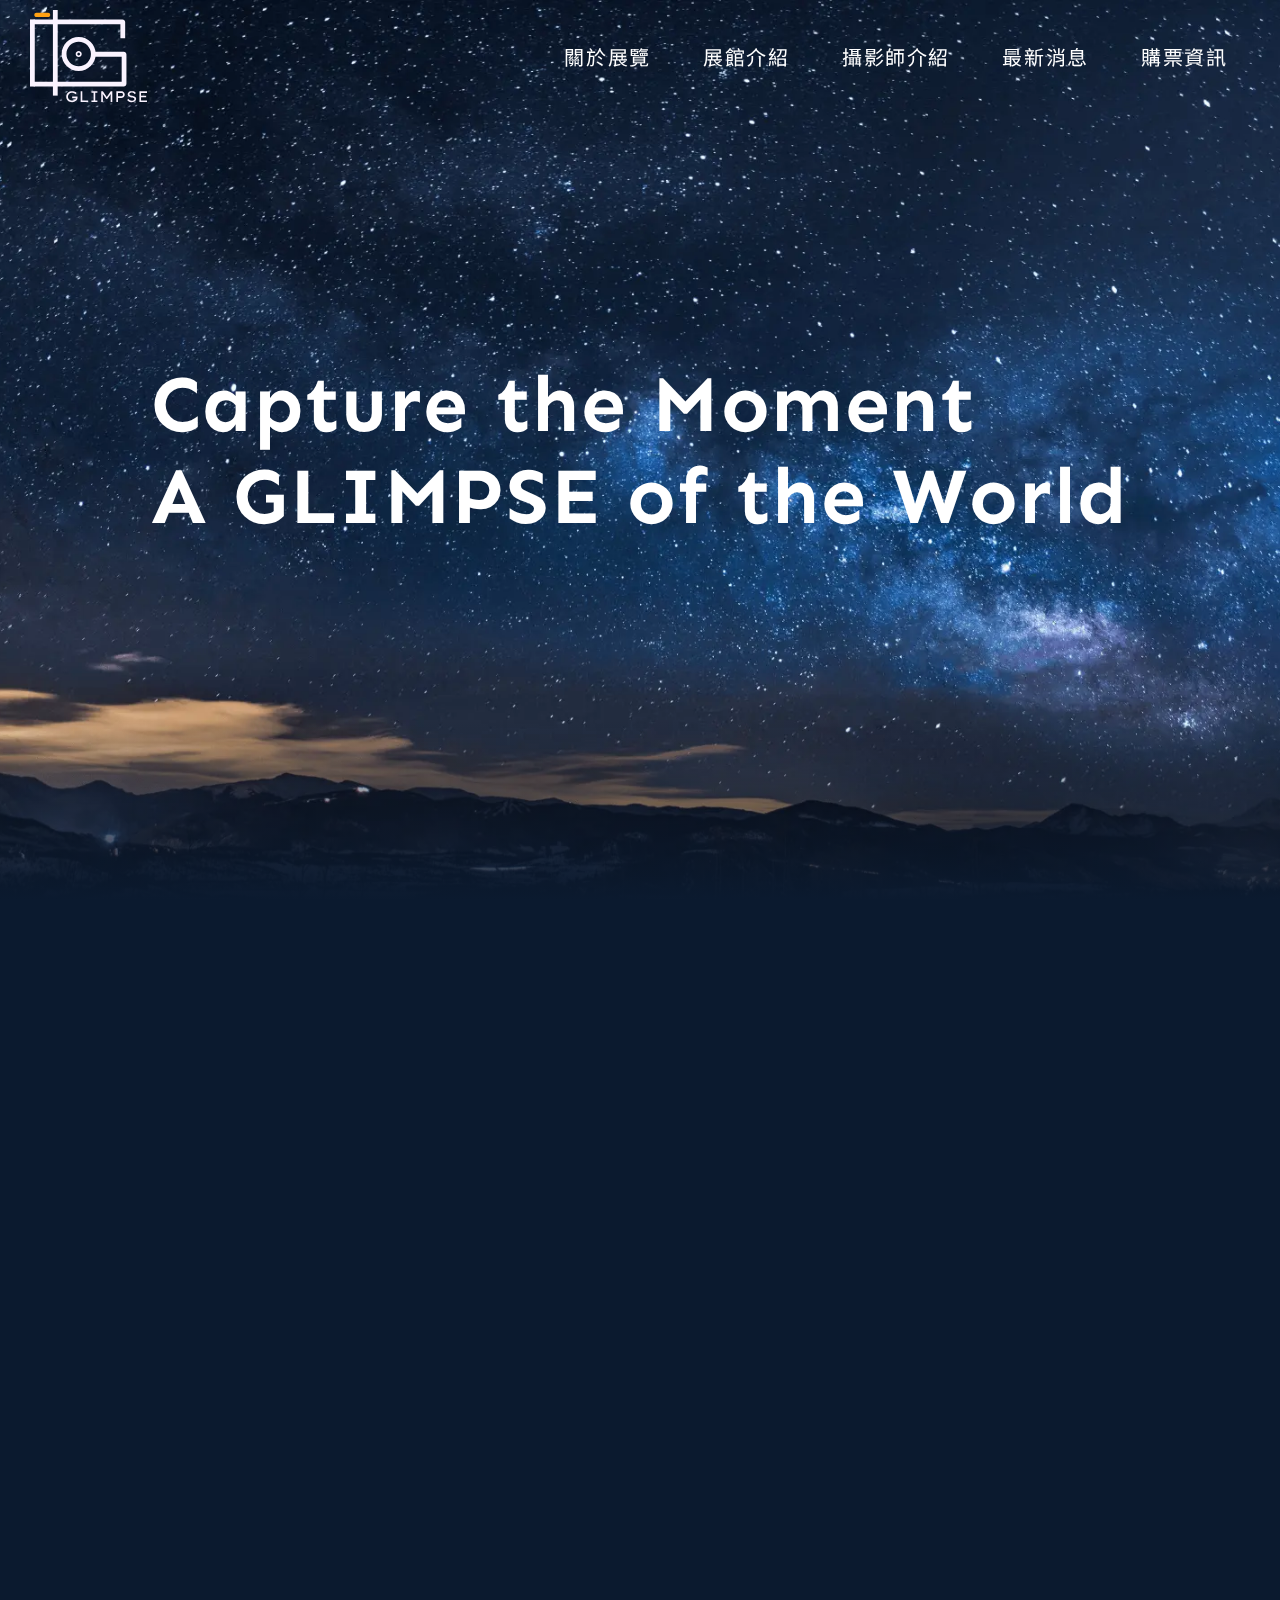
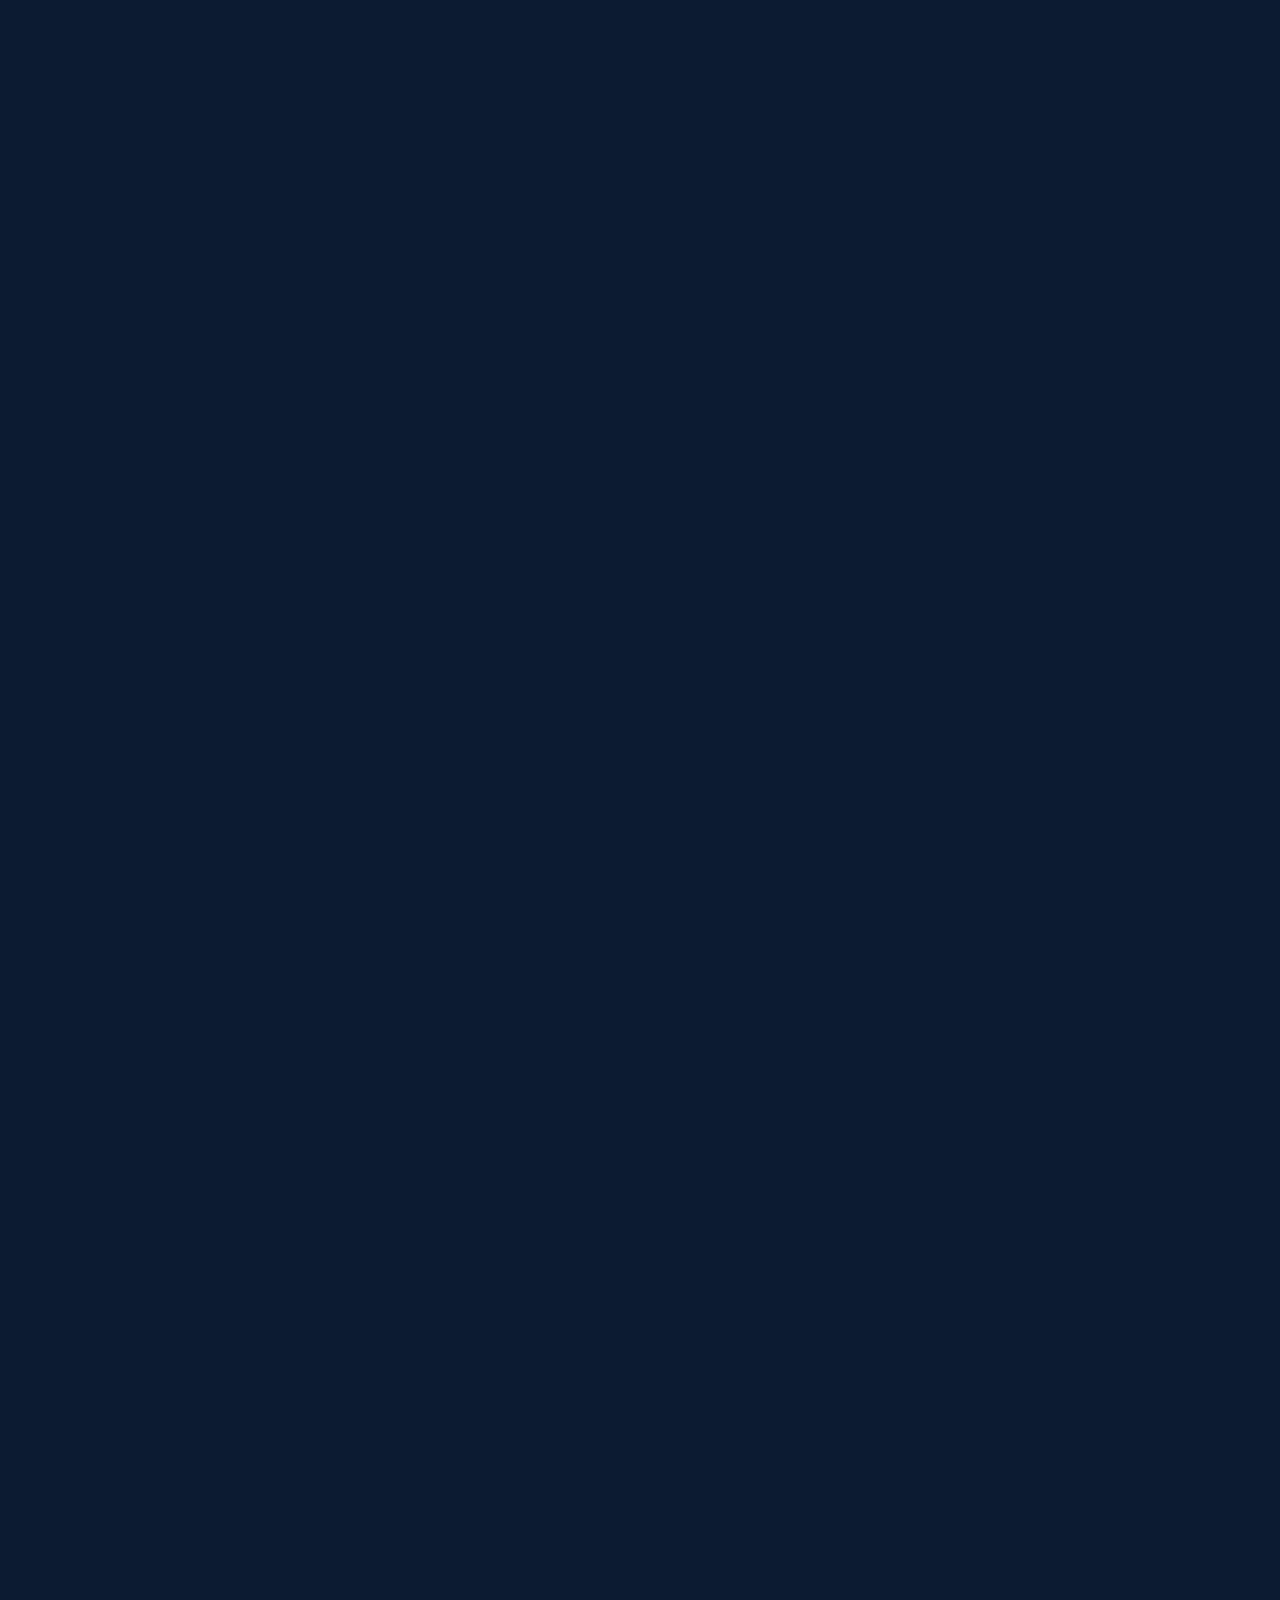
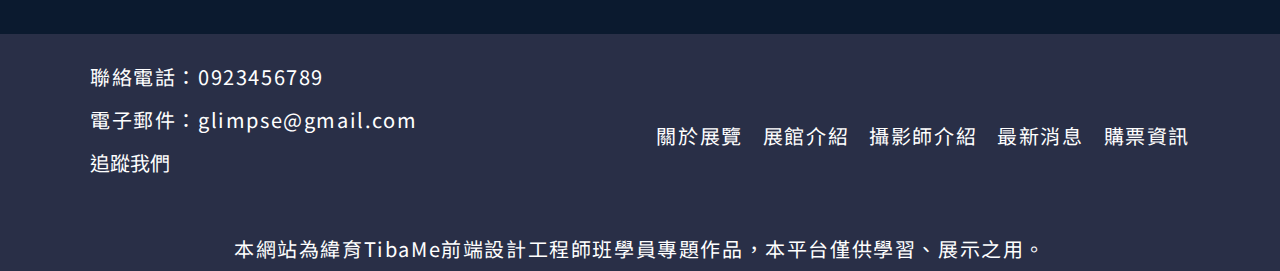
==== index.html @ 36b4f1ec "warning update" ====
<!DOCTYPE html>
<html lang="zh-Hant">
  <head>
    <meta charset="UTF-8" />
    <meta name="viewport" content="width=device-width, initial-scale=1.0" />
    <title>GLIMPSE | 首頁</title>
    <link rel="icon" type="image/x-icon" href="img/Logo.svg" />
    <link
      rel="stylesheet"
      href="https://cdnjs.cloudflare.com/ajax/libs/font-awesome/6.4.2/css/all.min.css"
      integrity="sha512-z3gLpd7yknf1YoNbCzqRKc4qyor8gaKU1qmn+CShxbuBusANI9QpRohGBreCFkKxLhei6S9CQXFEbbKuqLg0DA=="
      crossorigin="anonymous"
      referrerpolicy="no-referrer"
    />
    <link rel="preconnect" href="https://fonts.googleapis.com" />
    <link rel="preconnect" href="https://fonts.gstatic.com" crossorigin />
    <link
      href="https://fonts.googleapis.com/css2?family=Noto+Sans+TC:wght@400;500;600;700&family=Sen:wght@700&display=swap"
      rel="stylesheet"
    />
    <link
      rel="stylesheet"
      href="https://cdnjs.cloudflare.com/ajax/libs/OwlCarousel2/2.3.4/assets/owl.carousel.min.css"
    />
    <link
      rel="stylesheet"
      href="https://cdnjs.cloudflare.com/ajax/libs/OwlCarousel2/2.3.4/assets/owl.theme.default.min.css"
    />
    <link href="https://unpkg.com/aos@2.3.1/dist/aos.css" rel="stylesheet" />
    <link rel="stylesheet" href="style/normalize.css" />
    <link rel="stylesheet" href="style/general.css" />
    <link rel="stylesheet" href="style/footer.css" />
    <link rel="stylesheet" href="style/index.css" />
  </head>
  <body>
    <!-- header -->
    <header>
      <div class="logo">
        <a href="index.html"><img src="img/Logo.svg" alt="Logo" /></a>
      </div>
      <nav>
        <ul class="nav-list">
          <li><a href="about_us.html">關於展覽</a></li>
          <li><a href="exhibition_hall.html">展館介紹</a></li>
          <li><a href="photographer.html">攝影師介紹</a></li>
          <li><a href="news.html">最新消息</a></li>
          <li><a href="ticket.html">購票資訊</a></li>
        </ul>
      </nav>
      <input type="checkbox" name="" id="hb" />
      <label for="hb">
        <div class="bar bar-top"></div>
        <div class="bar bar-mid"></div>
        <div class="bar bar-btm"></div>
      </label>

      <ul class="hb-nav-list">
        <li><a href="about_us.html">關於展覽</a></li>
        <li><a href="exhibition_hall.html">展館介紹</a></li>
        <li><a href="photographer.html">攝影師介紹</a></li>
        <li><a href="news.html">最新消息</a></li>
        <li><a href="ticket.html">購票資訊</a></li>
      </ul>
    </header>
    <!-- main-body -->
    <main>
      <!-- banner -->
      <section id="banner">
        <div class="container">
          <h1 class="banner-slogan">
            <span>Capture the Moment<br />A GLIMPSE of the World</span>
          </h1>
        </div>
      </section>
      <!-- about us -->
      <section data-aos="fade-up" id="about-us">
        <div class="container">
          <h2>關於我們</h2>
          <div class="about-us-content">
            <div class="pic">
              <img src="img/About_us_img.webp" alt="關於我們" />
            </div>
            <div class="about-us-intro">
              <div class="title">
                <h3>《GLIMPSE 攝影展：一瞥世界的美麗》</h3>
              </div>
              <div class="content">
                <p>
                  GLIMPSE
                  系列系列攝影展將帶您深入攝影的奇妙世界，捕捉攝影師独到的一瞥。
                  這不僅是一場展覽，更是一場對美的探索之旅。透過每張照片，您將看
                  到世界的不同角度和獨特之處。請與我們一同迎接這場視覺之旅，感受
                  一瞬間的永恆之美。
                </p>
              </div>
              <div class="more-button button">
                <a href="about_us.html">MORE</a>
              </div>
            </div>
          </div>
        </div>
      </section>
      <!-- recent exhibitions -->
      <section data-aos="fade-up" id="recent-exhibitions">
        <div class="container">
          <h2>近期展覽</h2>
          <div class="owl-carousel">
            <a href="ticket.html" class="card-link"
              ><div class="card">
                <div class="pic">
                  <img src="img/City_night_img.webp" alt="光影交錯：城市之夜" />
                </div>
                <div class="exhibition-intro">
                  <div class="title"><h3>光影交錯：城市之夜</h3></div>
                  <div class="date">2024年4月15日至4月30日</div>
                </div>
              </div></a
            >
            <a href="ticket.html" class="card-link"
              ><div class="card">
                <div class="pic">
                  <img src="img/Nature_img.webp" alt="光影自然：大地之美" />
                </div>
                <div class="exhibition-intro">
                  <div class="title"><h3>光影自然：大地之美</h3></div>
                  <div class="date">2024年5月15日至5月30日</div>
                </div>
              </div></a
            >
            <a href="ticket.html" class="card-link"
              ><div class="card">
                <div class="pic">
                  <img src="img/Crowd_img.webp" alt="人像之美：真我風華" />
                </div>
                <div class="exhibition-intro">
                  <div class="title"><h3>人像之美：真我風華</h3></div>
                  <div class="date">2024年6月15日至6月30日</div>
                </div>
              </div></a
            >
            <a href="ticket.html" class="card-link"
              ><div class="card">
                <div class="pic">
                  <img src="img/Water_img .webp" alt="澄澈流淌：水的視界" />
                </div>
                <div class="exhibition-intro">
                  <div class="title">
                    <h3>澄澈流淌：水的視界</h3>
                  </div>
                  <div class="date">2024年7月1日至8月4日</div>
                </div>
              </div></a
            >
            <a href="ticket.html" class="card-link"
              ><div class="card">
                <div class="pic">
                  <img src="img/Mountain_img.png" alt="巍巍峻嶺：山之詩意" />
                </div>
                <div class="exhibition-intro">
                  <div class="title">
                    <h3>巍巍峻嶺：山之詩意</h3>
                  </div>
                  <div class="date">2024年8月10日至9月27日</div>
                </div>
              </div></a
            >
            <a href="ticket.html" class="card-link"
              ><div class="card">
                <div class="pic">
                  <img src="img/Snow_img.webp" alt="雪韻悠悠：冰雪奇景" />
                </div>
                <div class="exhibition-intro">
                  <div class="title">
                    <h3>雪韻悠悠：冰雪奇景</h3>
                  </div>
                  <div class="date">2024年12月1日至12月29日</div>
                </div>
              </div></a
            >
          </div>
        </div>
      </section>
      <!-- news -->
      <section data-aos="fade-up" id="news">
        <div class="container">
          <h2>最新消息</h2>
          <div class="news-content">
            <div class="news-list">
              <div class="news">
                <div class="news-group">
                  <div class="news-type">
                    <span>2024-05-03</span><br /><span>展覽</span>
                  </div>
                  <div class="new-brief-intro">
                    <p>美不勝收的春季攝影藝術即將降臨</p>
                  </div>
                </div>
                <div class="more-button button">
                  <a href="news.html">MORE</a>
                </div>
              </div>
              <div class="news">
                <div class="news-group">
                  <div class="news-type">
                    <span>2024-04-22</span><br /><span>展覽</span>
                  </div>
                  <div class="new-brief-intro">
                    <p>壯闊時空，攝影藝術的深度對話即將展開！</p>
                  </div>
                </div>
                <div class="more-button button">
                  <a href="news.html">MORE</a>
                </div>
              </div>
            </div>
          </div>
        </div>
      </section>
      <!-- news -->
      <!-- <section id="news">
        <div class="container">
          <h2>最新消息</h2>
          <div class="news-content-tabel">
            <table class="news-content">
              <tr>
                <th>展覽</th>
                <td>美不勝收的春季攝影藝術即將降臨</td>
                <td>
                  <div class="more-button button">
                    <a href="news.html">MORE</a>
                  </div>
                </td>
              </tr>
              <tr>
                <th>展覽</th>
                <td>壯闊時空，攝影藝術的深度對話即將展開！</td>
                <td>
                  <div class="more-button button">
                    <a href="news.html">MORE</a>
                  </div>
                </td>
              </tr>
            </table>
          </div>
        </div>
      </section> -->
      <!-- contact us -->
      <section data-aos="fade-up" id="contact-us">
        <div class="container">
          <h2>聯絡我們</h2>
          <div class="contact-us-form">
            <form id="contact-form">
              <div class="input">
                <label for="name">姓名</label>
                <input type="text" id="name" placeholder="請輸入姓名" />
              </div>
              <div class="input">
                <label for="phone">連絡電話</label>
                <input type="tel" id="phone" placeholder="請輸入電話" />
              </div>
              <div class="input">
                <label for="email">電子郵件</label>
                <input type="email" id="email" placeholder="請輸入電子郵件" />
              </div>
              <div class="input input-textarea">
                <label for="content">內容</label>
                <textarea
                  id="content"
                  rows="5"
                  placeholder="請輸入想對我們說的話"
                ></textarea>
              </div>
              <div class="submit-button button">
                <input type="submit" value="提交" id="submit" />
              </div>
            </form>
          </div>
        </div>
      </section>
      <div class="mask"></div>
      <div class="pop-up">
        <div class="warning">
          <p></p>
        </div>
        <button>確認</button>
      </div>
    </main>
    <!-- footer -->
    <footer>
      <div class="container">
        <div class="content">
          <div class="left-content">
            <div class="info-content">
              <span class="contact-telephone">聯絡電話：0923456789 </span>
              <span class="contact-email">電子郵件：glimpse@gmail.com</span>
            </div>
            <div class="follow-us-content">
              <span class="follow-us">追蹤我們</span>
              <div class="follow-us-link">
                <a href="#"><i class="fa-brands fa-facebook"></i></a>
                <a href="#"><i class="fa-brands fa-instagram"></i></a>
                <a href="#"><i class="fa-brands fa-youtube"></i></a>
                <a href="#"><i class="fa-brands fa-twitter"></i></a>
              </div>
            </div>
          </div>
          <div class="right-content">
            <div class="navbar">
              <ul>
                <li><a href="about_us.html">關於展覽</a></li>
                <li><a href="exhibition_hall.html">展館介紹</a></li>
                <li><a href="photographer.html">攝影師介紹</a></li>
                <li><a href="news.html">最新消息</a></li>
                <li><a href="ticket.html">購票資訊</a></li>
              </ul>
            </div>
          </div>
        </div>

        <div class="copyright">
          <p>
            本網站為緯育TibaMe前端設計工程師班學員專題作品，本平台僅供學習、展示之用。
          </p>
        </div>
      </div>
    </footer>
    <script src="https://unpkg.com/aos@2.3.1/dist/aos.js"></script>
    <script src="https://code.jquery.com/jquery-3.5.1.js"></script>
    <script
      src="https://cdnjs.cloudflare.com/ajax/libs/OwlCarousel2/2.3.4/owl.carousel.min.js"
      integrity="sha512-bPs7Ae6pVvhOSiIcyUClR7/q2OAsRiovw4vAkX+zJbw3ShAeeqezq50RIIcIURq7Oa20rW2n2q+fyXBNcU9lrw=="
      crossorigin="anonymous"
      referrerpolicy="no-referrer"
    ></script>
    <script src="js/index.js"></script>
  </body>
</html>
---- style/general.css ----
/* general */
* {
  box-sizing: border-box;
  position: relative;
}
body {
  min-height: 100%;
  background-color: #0b1a2f;
  color: #fff;
  font-family: "Noto Sans TC", sans-serif;
  overflow-y: scroll;
  overflow-x: hidden;
}
.container {
  max-width: 1100px;
  margin: auto;
  padding: 50px 0;
}
.container h2 {
  font-size: 2.5rem;
  letter-spacing: 0.1rem;
}
h3 {
  font-size: 1.75rem;
  letter-spacing: 0.1rem;
}
/* page-title */
#page-title .container .title h1 {
  text-align: center;
  font-size: 3rem;
  letter-spacing: 0.1rem;
}
#page-title .container .title {
  border-bottom: 1px solid #fff;
}
@media (max-width: 768px) {
  html {
    font-size: 12px;
  }
  #page-title .container .title {
    width: 90%;
    margin: auto;
  }
  .container h2 {
    width: 90%;
    margin: 25px auto;
  }
}
---- style/footer.css ----
footer {
  width: 100%;
  background-color: #292f47;
  font-size: 1.25rem;
  border: 1px solid #292f47;
}

footer .container {
  max-width: 1100px;
  margin: auto;
  padding: 0;
}
footer .content {
  display: flex;
  align-items: center;
  justify-content: space-between;
  padding: 20px 0 10px 0;
}
.left-content {
  display: flex;
  flex-direction: column;
}
.info-content {
  display: flex;
  flex-direction: column;
  margin-bottom: 10px;
  font-size: 1.25rem;
  letter-spacing: 0.1rem;
}
.info-content span {
  margin: 10px 0;
}
.follow-us-link {
  margin-top: 20px;
}
.follow-us-link a {
  color: white;
  margin: 0 10px;
  font-size: 1.25rem;
}

.navbar ul {
  display: flex;
  list-style: none;
  padding: 0;
}
.navbar ul li {
  margin: 0 0 0 20px;
}
.navbar ul li a {
  color: white;
  text-decoration: none;
  font-size: 1.25rem;
  letter-spacing: 0.1rem;
}
.navbar ul li a:after {
  content: "";
  position: absolute;
  width: 100%;
  transform: scaleX(0);
  height: 2px;
  bottom: 0;
  left: 0;
  background-color: #fff;
  transform-origin: bottom right;
  transition: transform 0.25s ease-out;
}
.navbar ul li a:hover:after {
  transform: scaleX(1);
  transform-origin: bottom left;
}
.copyright {
  text-align: center;
}
.copyright p {
  margin: 10px 0;
  font-size: 1.25rem;
  letter-spacing: 0.1rem;
}
@media (max-width: 768px) {
  .right-content {
    order: 1;
  }
  .left-content {
    order: 5;
  }
  footer .navbar ul {
    display: flex;
    flex-direction: column;
    row-gap: 15px;
  }
  footer .content {
    display: flex;
    flex-direction: column;
    padding: 10px 0;
  }
  footer .copyright {
    width: 90%;
    margin: auto;
  }
}
---- style/index.css ----
/* header */
header {
  width: 100%;
  display: flex;
  align-items: center;
  flex-wrap: wrap;
  position: fixed;
  z-index: 3;
  transition: all 0.5s ease;
}
.logo {
  flex-grow: 1;
  padding: 10px 30px;
}
.logo img {
  vertical-align: middle;
}
header nav {
  min-width: 60%;
}
.nav-list {
  padding: 0;
  display: flex;
  list-style: none;
  justify-content: space-evenly;
}

.nav-list li a {
  text-decoration: none;
  color: #fff;
  font-size: 1.25rem;
  letter-spacing: 0.1rem;
}
.nav-list li a:after {
  content: "";
  position: absolute;
  width: 100%;
  transform: scaleX(0);
  height: 2px;
  bottom: 0;
  left: 0;
  background-color: #fff;
  transform-origin: bottom right;
  transition: transform 0.25s ease-out;
}
.nav-list li a:hover:after {
  transform: scaleX(1);
  transform-origin: bottom left;
}
header label {
  margin: 10px;
  height: 50px;
  width: 50px;
  display: none;
  flex-direction: column;
  justify-content: space-around;
  align-items: center;
  cursor: pointer;
}
label .bar {
  width: 80%;
  height: 5px;
  border-radius: 50px;
  background-color: #fff;
  transition: all 0.5s;
}
#hb:checked ~ label {
  justify-content: center;
}
#hb:checked ~ label .bar-top {
  transform: rotate(-45deg) translateY(6px);
}

#hb:checked ~ label .bar-mid {
  opacity: 0;
}

#hb:checked ~ label .bar-btm {
  transform: rotate(45deg) translateY(-6px);
}
#hb {
  display: none;
}
#hb:checked ~ .hb-nav-list {
  max-height: 250px;
  transition: max-height 0.5s;
}
.hb-nav-list {
  max-height: 0;
  overflow: hidden;
  width: 100%;
  margin: 0;
  padding: 10px 0 0 0;
  transition: max-height 0.5s;
  display: none;
}
.hb-nav-list li {
  list-style: none;
}
.hb-nav-list li a {
  color: #fff;
  text-decoration: none;
  display: block;
  padding: 10px;
  font-size: 1rem;
}
.hb-nav-list li {
  border-top: 1px solid #fff;
}
.hb-nav-list li:last-of-type {
  border-bottom: 1px solid #fff;
}
@media (max-width: 768px) {
  header {
    background-color: #292f47;
    position: fixed;
  }
  .logo img {
    width: 80px;
  }
  header nav {
    display: none;
  }
  header label {
    display: flex;
  }
  .hb-nav-list {
    display: block;
  }
}
/* banner */
#banner {
  width: 100%;
  height: 100vh;
  background-image: url("../img/Banner_img_1.webp");
  background-repeat: no-repeat;
  background-size: cover;
  background-position: center;
  animation: changeBackground 10s infinite;
  display: flex;
  align-items: center;
  justify-content: center;
  transition: all 1s;
}
#banner::after {
  content: "";
  width: 100%;
  height: 100vh;
  position: absolute;
  top: 0;
  left: 0;
  background-image: linear-gradient(to top, #0b1a2f, #0b1a2f00 20%);
}
@keyframes changeBackground {
  0% {
    background-image: url("../img/Banner_img_1.webp");
  }
  20% {
    background-image: url("../img/Banner_img_2.webp");
  }
  40% {
    background-image: url("../img/Banner_img_3.webp");
  }
  60% {
    background-image: url("../img/Banner_img_4.webp");
  }
  80% {
    background-image: url("../img/Banner_img_5.webp");
  }
  100% {
    background-image: url("../img/Banner_img_1.webp");
  }
}
#banner .container {
  padding: 0;
}
#banner .container h1 {
  font-size: 5rem;
  letter-spacing: 0.1rem;
  font-weight: 700;
  font-family: "Sen", sans-serif;
  z-index: 2;
}
@media (max-width: 1024px) {
  #banner .container h1 {
    font-size: clamp(20px, 7vw, 80px);
  }
}
/* about-us */
#about-us {
  width: 100%;
}

.about-us-content {
  display: flex;
  align-items: center;
  justify-content: space-between;
  column-gap: 60px;
}

.about-us-content .pic {
  background-color: #fff;
  max-width: 440px;
}
.about-us-content .pic img {
  vertical-align: middle;
  width: 100%;
  padding: 25px 25px 50px 25px;
}
.about-us-intro {
  display: flex;
  flex-direction: column;
  max-width: 50%;
}
.about-us-intro .content p {
  font-size: 1.25rem;
  letter-spacing: 0.1rem;
  line-height: 1.5em;
}
.about-us-intro .more-button {
  display: flex;
  justify-content: right;
}
.button a {
  font-family: "Sen";
  border-radius: 5px;
  background-color: #c89951;
  padding: 10px 20px;
  text-decoration: none;
  color: #fff;
  font-size: 1.25rem;
  transition: all 0.5s ease;
}
.button a:hover {
  scale: 1.1;
}

@media (max-width: 768px) {
  .about-us-content {
    display: flex;
    flex-direction: column;
    align-items: center;
  }
  .about-us-content .pic {
    max-width: 90%;
    margin: 0;
  }
  .about-us-intro {
    max-width: 80%;
    margin: 0;
  }
}
/* recent-exhibitions */
#recent-exhibitions {
  width: 100%;
}
.card-link {
  text-decoration: none;
}
.exhibition-card-list {
  display: flex;
  flex-wrap: wrap;
  justify-content: center;
  align-items: center;
  row-gap: 30px;
}
.exhibition-card-list .card {
  margin: 0 20px;
  max-width: 350px;
  display: flex;
  flex-direction: column;
}

.card .pic {
  background-color: #fff;
}
.card .pic img {
  width: 100%;
  vertical-align: middle;
  padding: 15px 15px 30px 15px;
}
.exhibition-intro {
  text-align: center;
  color: #fff;
}
.exhibition-intro .title {
  font-size: 1.5rem;
  margin: 10px 0;
  letter-spacing: 0.1rem;
}
.exhibition-intro .date {
  font-size: 1.25rem;
  letter-spacing: 0.1rem;
}
@media (max-width: 768px) {
  .exhibition-card-list {
    display: flex;
    flex-direction: column;
    justify-content: center;
    align-items: center;
    row-gap: 30px;
  }
  .owl-item {
    padding: 0 25px;
  }
}
/* new */
#news {
  width: 100%;
}
.news-list .news {
  display: flex;
  justify-content: space-between;
  align-items: center;
  font-size: 1.25rem;
  border-top: 1px solid #fff;
  padding: 20px 0;
}
.news .news-type {
  font-weight: 700;
}
.news-list .news:last-child {
  border-bottom: 1px solid #fff;
}
.news-group {
  display: flex;
  column-gap: 60px;
}
#news .button {
  transition: all 0.5s ease;
}
#news .button:hover {
  scale: 1.1;
}
@media (max-width: 768px) {
  .news-content {
    width: 90%;
    margin: auto;
  }
  .news-list .news-group {
    display: flex;
    flex-direction: column;
    align-items: start;
    row-gap: 5px;
  }
  .news-list .news {
    display: flex;
    align-items: center;
    column-gap: 15px;
  }
}
/* new */
/* #news {
  width: 100%;
}
.news-content {
  width: 100%;
  border-collapse: collapse;
}
.news-content th,
td {
  font-size: 1.25rem;
  padding: 50px 20px;
  letter-spacing: 0.1rem;
}
.news-content td:last-of-type {
  text-align: center;
}
.news-content tr {
  border-top: 1px solid #fff;
  border-bottom: 1px solid #fff;
}
@media (max-width: 768px) {
  .news-content {
    width: 90%;
    margin: auto;
  }
} */
/* contact-us */
#contact-us {
  width: 100%;
}
.contact-us-form form {
  display: flex;
  flex-direction: column;
}
.contact-us-form .input {
  display: flex;
  align-items: center;
  margin: 20px 0;
}
.contact-us-form span {
  font-size: 1.25rem;
  display: none;
}
.contact-us-form form .input-textarea {
  align-items: start;
}
.input label {
  width: 150px;
  font-size: 1.25rem;
  letter-spacing: 0.1rem;
}
.input input {
  height: 40px;
}
.input input:focus {
  outline: none;
}
textarea:focus {
  outline: none;
}
.input input,
textarea {
  padding: 10px 5px;
  width: 100%;
  resize: none;
  border-radius: 5px;
  font-size: 1.25rem;
}
input::placeholder,
textarea::placeholder {
  color: #0006;
}
.submit-button {
  align-self: flex-end;
}
.submit-button input {
  background-color: #c89951;
  border: none;
  color: white;
  padding: 16px 32px;
  text-decoration: none;
  border-radius: 5px;
  cursor: pointer;
  font-size: 1.25rem;
  transition: all 0.5s ease;
}
.submit-button input:hover {
  scale: 1.1;
}
@media (max-width: 768px) {
  .contact-us-form .input {
    display: flex;
    flex-direction: column;
    row-gap: 10px;
    align-items: flex-start;
  }
  .contact-us-form form {
    width: 90%;
    margin: auto;
  }
}
.mask {
  display: none;
  position: fixed;
  top: 0;
  left: 0;
  width: 100%;
  height: 100%;
  background-color: rgba(0, 0, 0, 0.5);
  z-index: 9;
}
.pop-up {
  display: none;
  position: fixed;
  top: 50%;
  left: 50%;
  transform: translate(-50%, -50%);
  background-color: #292f47;
  padding: 20px;
  border-radius: 5px;
  z-index: 10;
}
.pop-up {
  text-align: center;
  width: 250px;
}
.pop-up .warning {
  font-size: 1.25rem;
}
.pop-up button {
  padding: 10px 15px;
  background-color: #c89951;
  color: white;
  border-radius: 5px;
  margin: auto;
}
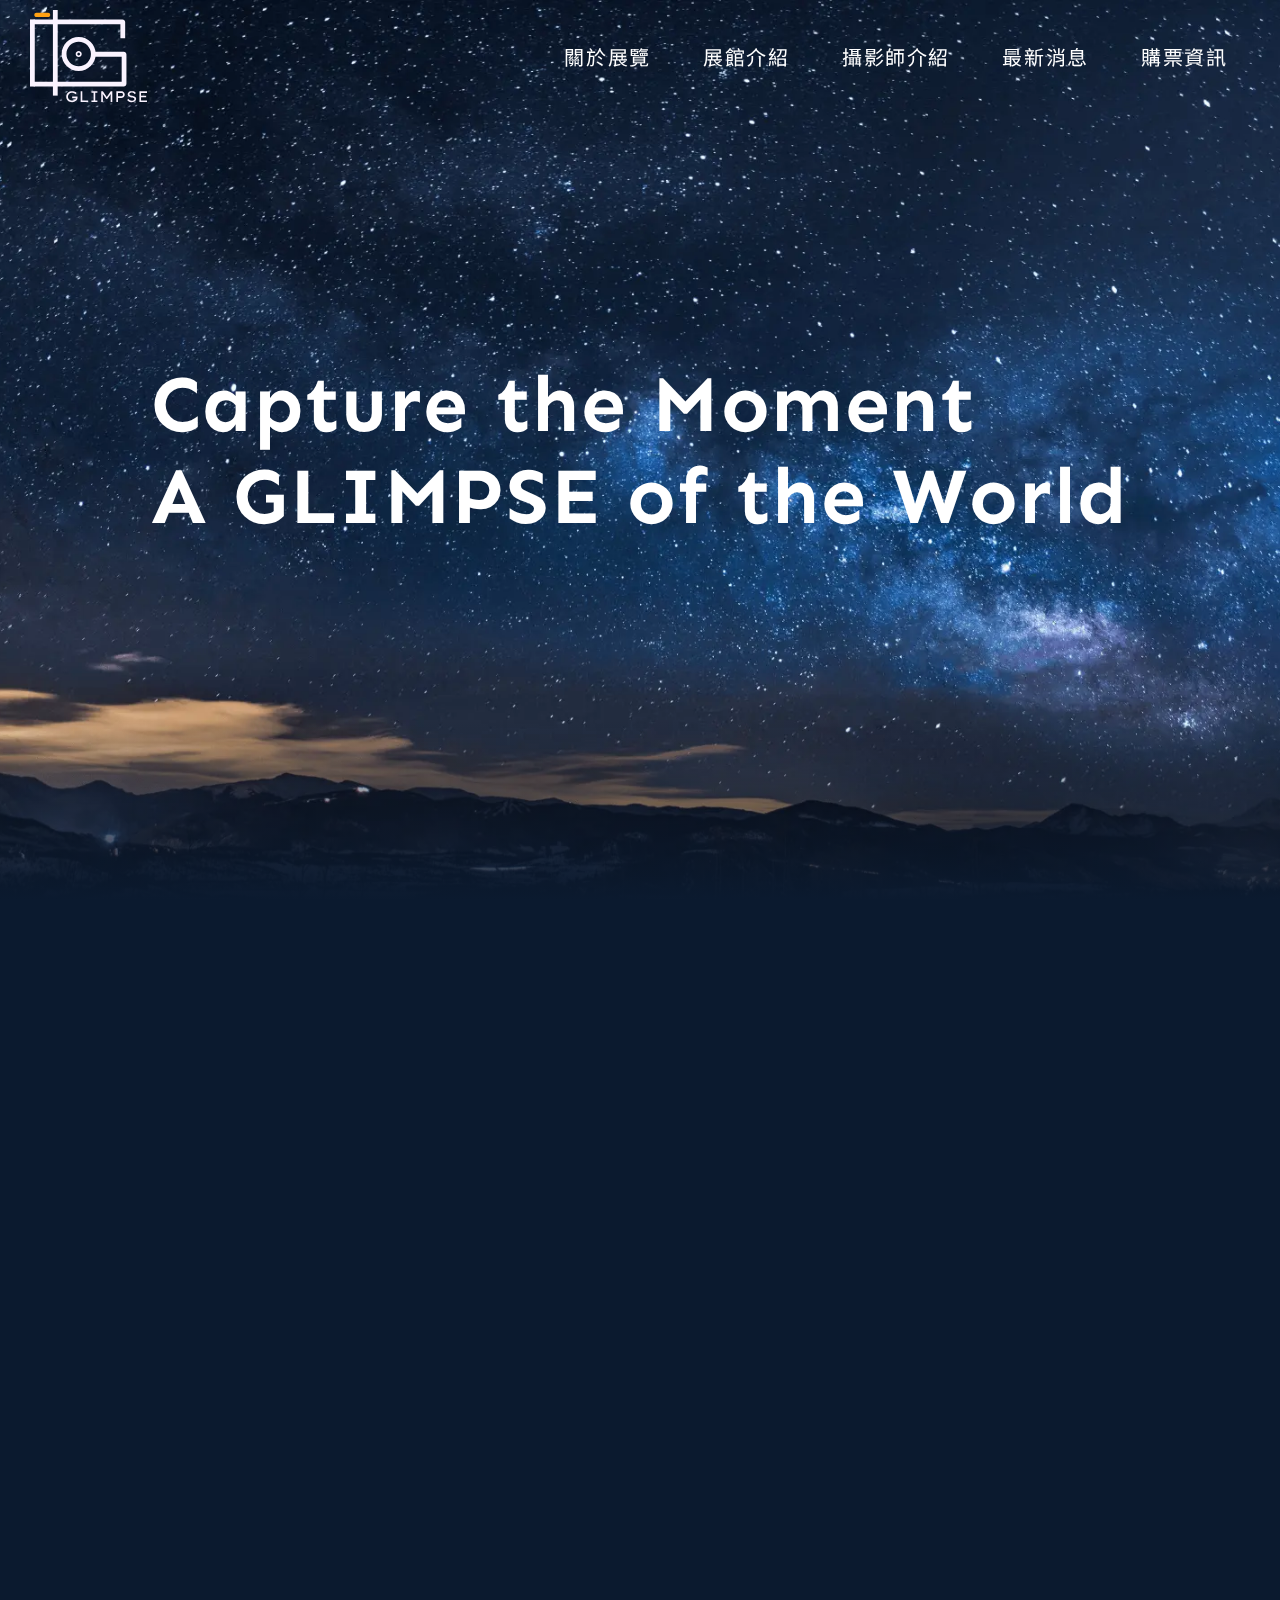
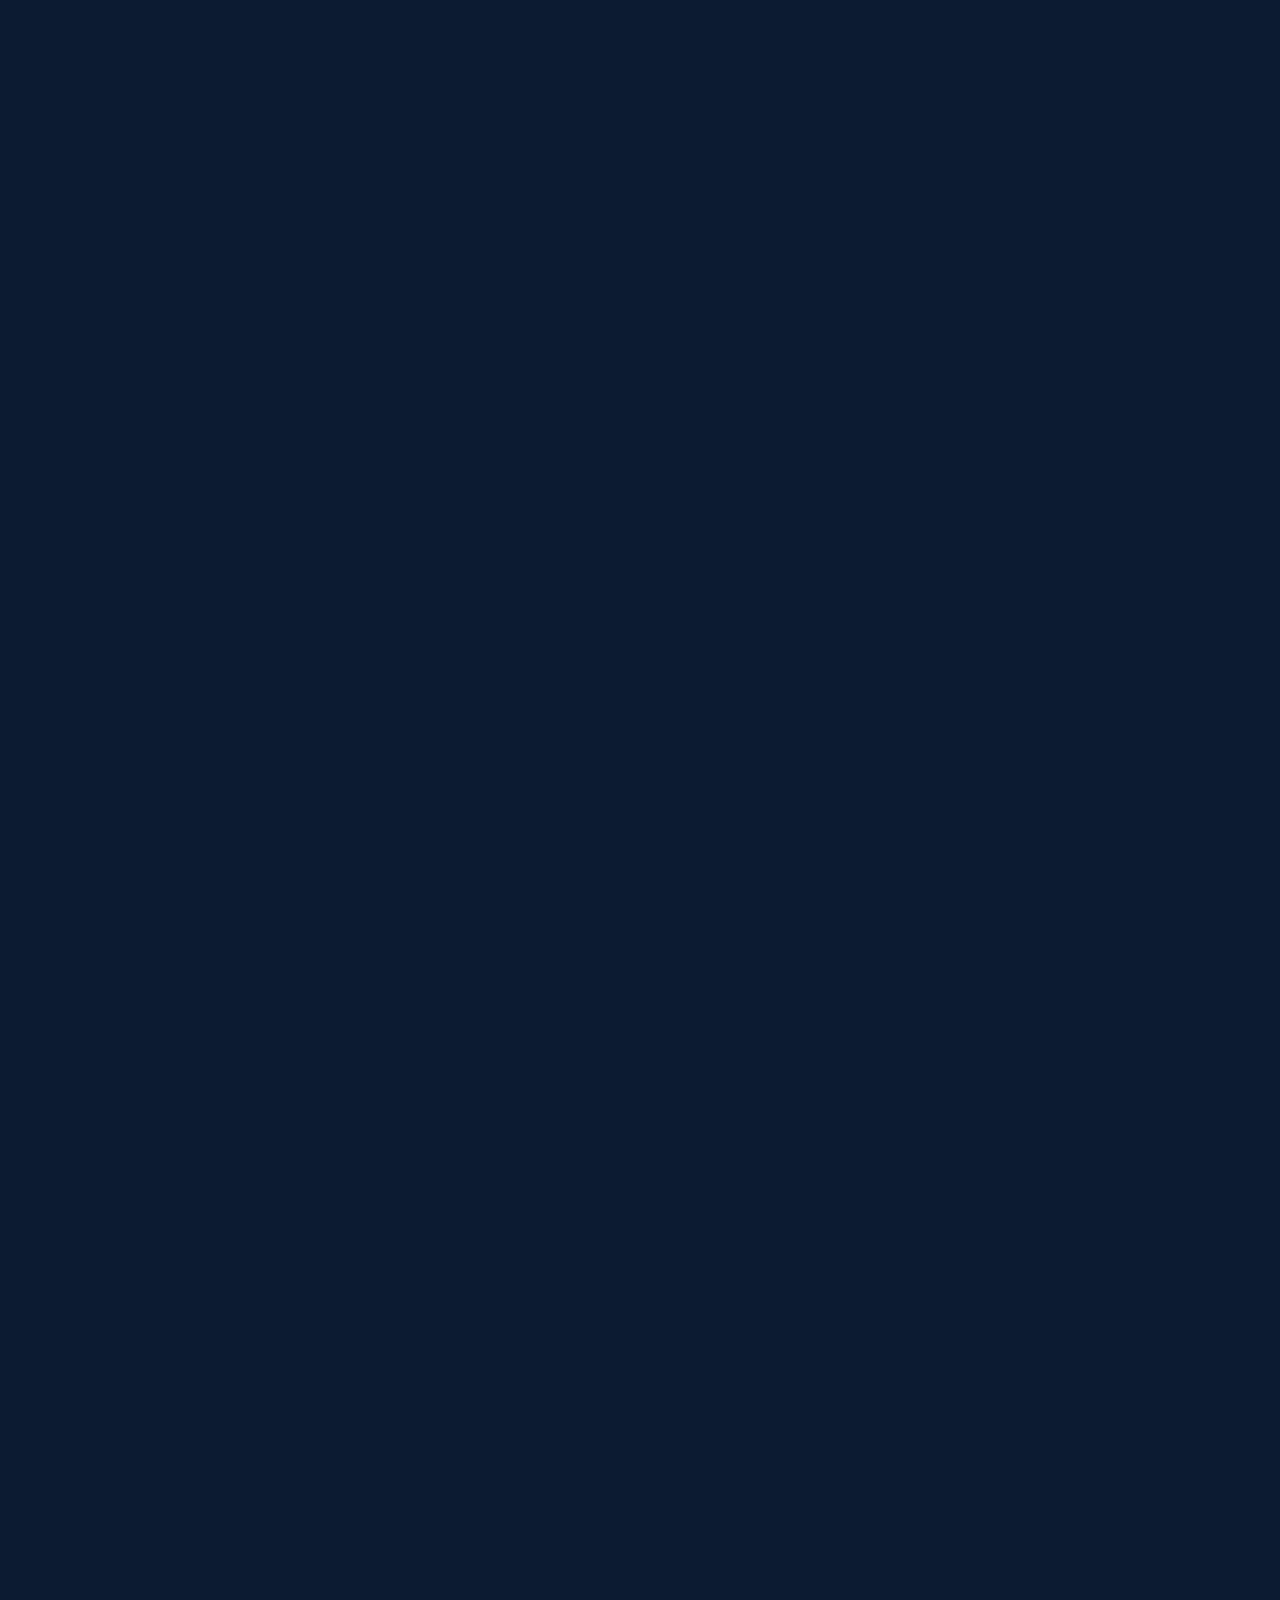
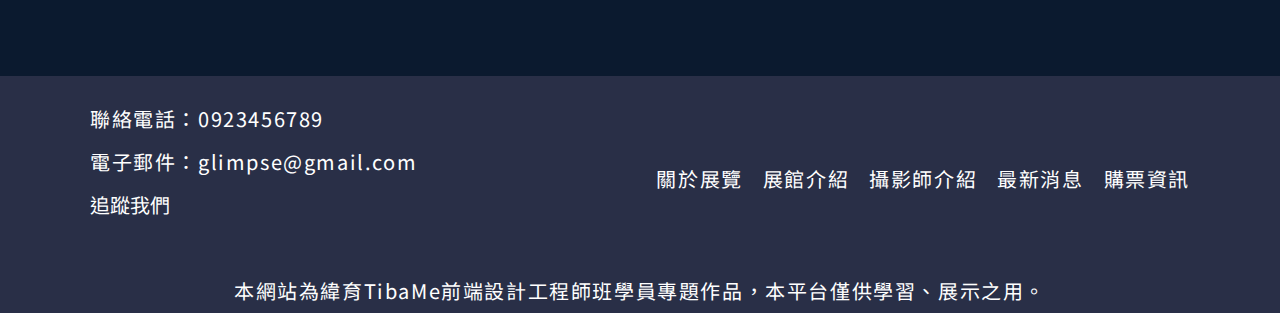
==== commit f81f455f: "owl nav added" ====
--- a/index.html
+++ b/index.html
@@ -104,7 +104,7 @@
       <section data-aos="fade-up" id="recent-exhibitions">
         <div class="container">
           <h2>近期展覽</h2>
-          <div class="owl-carousel">
+          <div class="owl-carousel owl-theme">
             <a href="ticket.html" class="card-link"
               ><div class="card">
                 <div class="pic">
@@ -270,20 +270,16 @@
                   placeholder="請輸入想對我們說的話"
                 ></textarea>
               </div>
-              <div class="submit-button button">
-                <input type="submit" value="提交" id="submit" />
-              </div>
             </form>
-          </div>
-        </div>
-      </section>
+            <div class="submit-button button">
+              <button id="submitBtn">提交</button>
+            </div>
+          </div>
+        </div>
+      </section>
+      <!-- pop-up -->
       <div class="mask"></div>
-      <div class="pop-up">
-        <div class="warning">
-          <p></p>
-        </div>
-        <button>確認</button>
-      </div>
+      <div class="pop-up"></div>
     </main>
     <!-- footer -->
     <footer>
--- a/style/index.css
+++ b/style/index.css
@@ -132,7 +132,9 @@
 #banner {
   width: 100%;
   height: 100vh;
-  background-image: url("../img/Banner_img_1.webp");
+  background-image: url("../img/Banner_img_1.webp"),
+    url("../img/Banner_img_2.webp"), url("../img/Banner_img_3.webp"),
+    url("../img/Banner_img_4.webp"), url("../img/Banner_img_5.webp");
   background-repeat: no-repeat;
   background-size: cover;
   background-position: center;
@@ -423,9 +425,10 @@
   color: #0006;
 }
 .submit-button {
-  align-self: flex-end;
-}
-.submit-button input {
+  display: flex;
+  justify-content: end;
+}
+.submit-button button {
   background-color: #c89951;
   border: none;
   color: white;
@@ -436,7 +439,7 @@
   font-size: 1.25rem;
   transition: all 0.5s ease;
 }
-.submit-button input:hover {
+.submit-button button:hover {
   scale: 1.1;
 }
 @media (max-width: 768px) {
@@ -471,11 +474,9 @@
   padding: 20px;
   border-radius: 5px;
   z-index: 10;
-}
-.pop-up {
   text-align: center;
-  width: 250px;
-}
+}
+
 .pop-up .warning {
   font-size: 1.25rem;
 }
@@ -485,4 +486,17 @@
   color: white;
   border-radius: 5px;
   margin: auto;
-}
+  border: none;
+  cursor: pointer;
+  transition: all 0.5s ease;
+}
+.pop-up button:hover {
+  scale: 1.1;
+}
+.confirm-btns {
+  display: flex;
+  justify-content: space-evenly;
+}
+.confirm-btns .cancel {
+  background-color: #0b1a2f;
+}
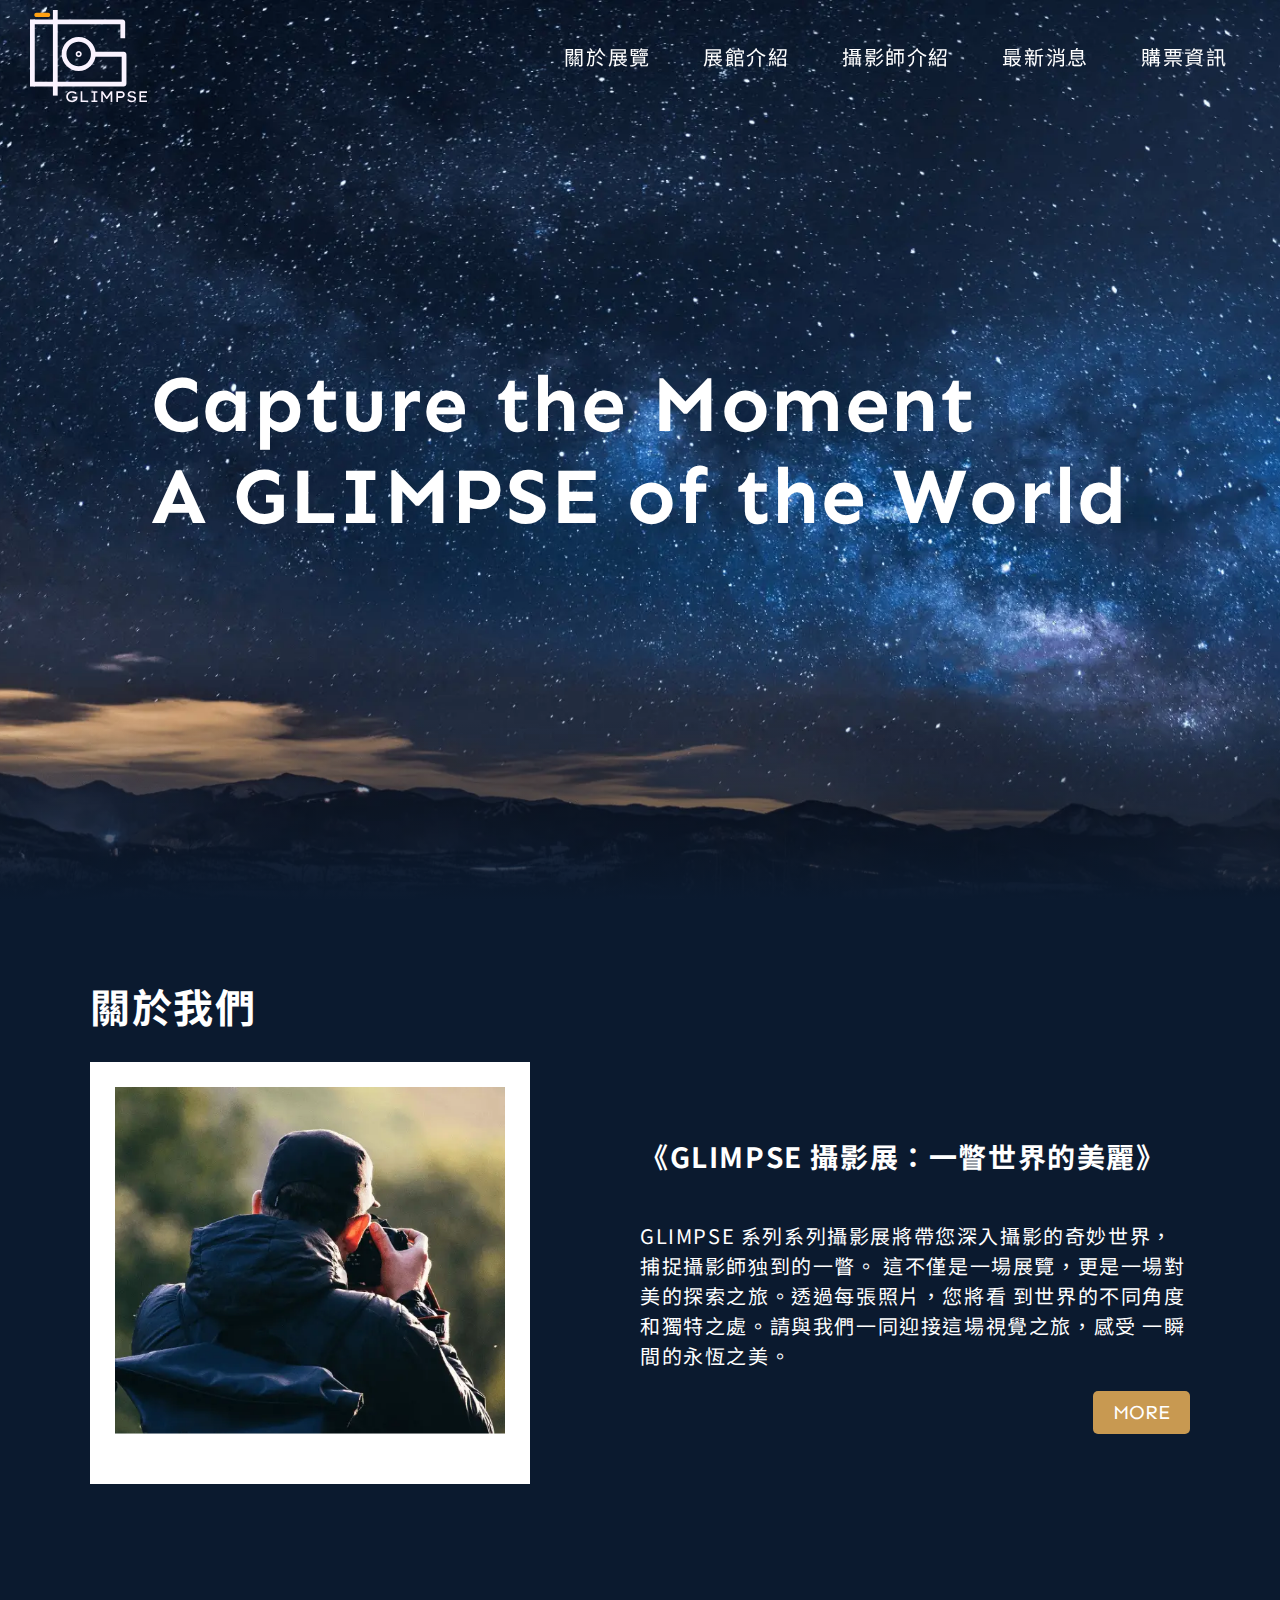
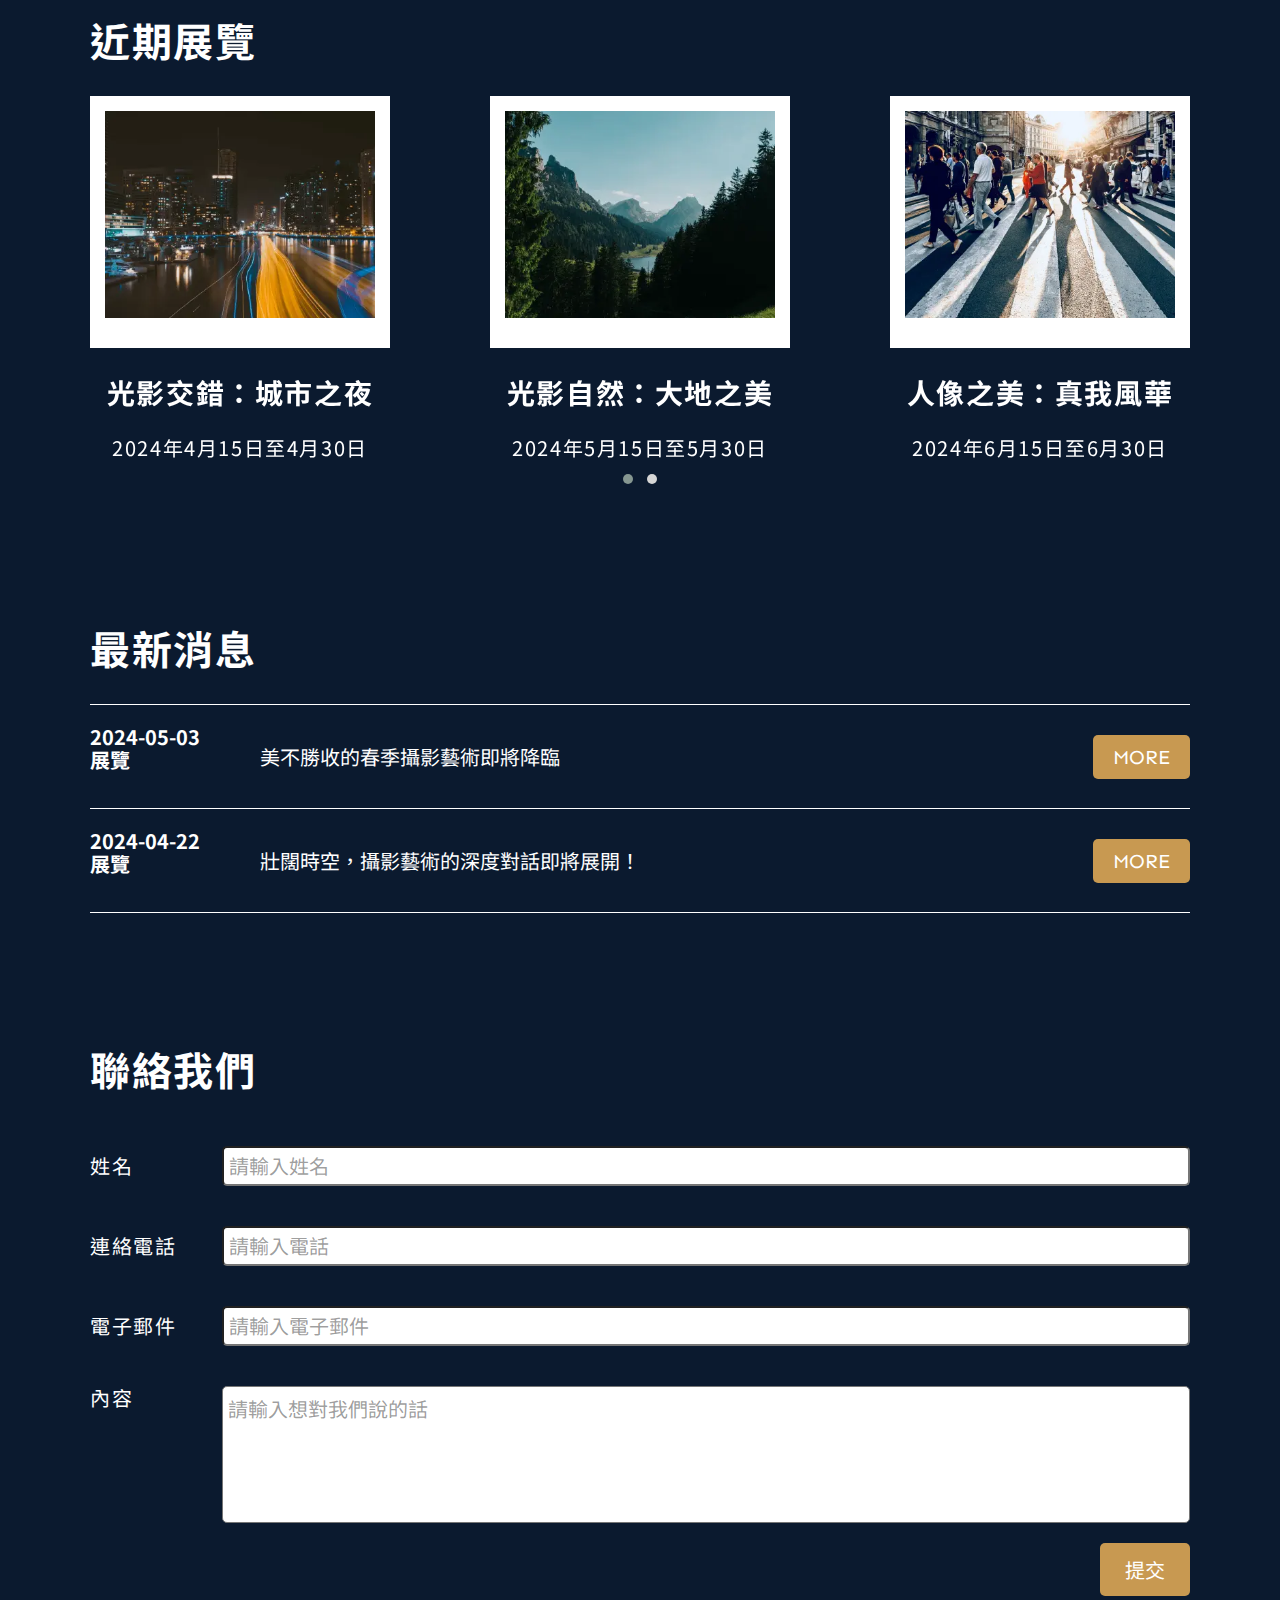
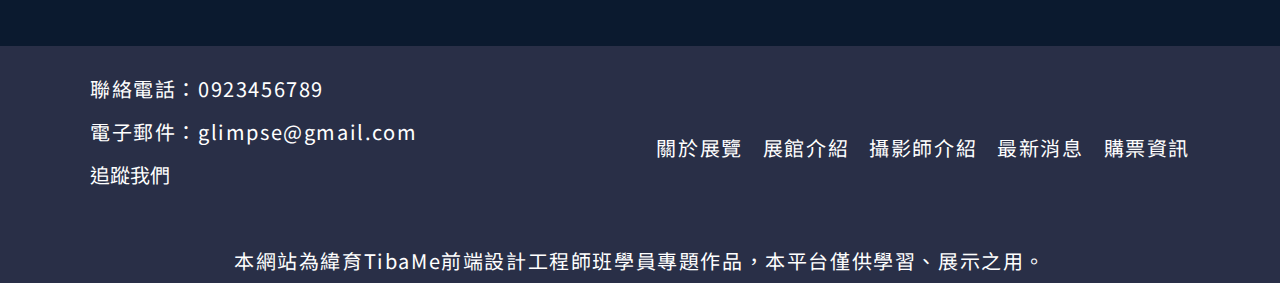
==== commit 5d2c93dd: "pop up update" ====
--- a/index.html
+++ b/index.html
@@ -30,6 +30,7 @@
     <link rel="stylesheet" href="style/normalize.css" />
     <link rel="stylesheet" href="style/general.css" />
     <link rel="stylesheet" href="style/footer.css" />
+    <link rel="stylesheet" href="style/pop-up.css" />
     <link rel="stylesheet" href="style/index.css" />
   </head>
   <body>
@@ -73,7 +74,7 @@
         </div>
       </section>
       <!-- about us -->
-      <section data-aos="fade-up" id="about-us">
+      <section id="about-us">
         <div class="container">
           <h2>關於我們</h2>
           <div class="about-us-content">
@@ -101,7 +102,7 @@
         </div>
       </section>
       <!-- recent exhibitions -->
-      <section data-aos="fade-up" id="recent-exhibitions">
+      <section id="recent-exhibitions">
         <div class="container">
           <h2>近期展覽</h2>
           <div class="owl-carousel owl-theme">
@@ -181,7 +182,7 @@
         </div>
       </section>
       <!-- news -->
-      <section data-aos="fade-up" id="news">
+      <section id="news">
         <div class="container">
           <h2>最新消息</h2>
           <div class="news-content">
@@ -245,7 +246,7 @@
         </div>
       </section> -->
       <!-- contact us -->
-      <section data-aos="fade-up" id="contact-us">
+      <section id="contact-us">
         <div class="container">
           <h2>聯絡我們</h2>
           <div class="contact-us-form">
@@ -320,7 +321,7 @@
         </div>
       </div>
     </footer>
-    <script src="https://unpkg.com/aos@2.3.1/dist/aos.js"></script>
+    <!-- <script src="https://unpkg.com/aos@2.3.1/dist/aos.js"></script> -->
     <script src="https://code.jquery.com/jquery-3.5.1.js"></script>
     <script
       src="https://cdnjs.cloudflare.com/ajax/libs/OwlCarousel2/2.3.4/owl.carousel.min.js"
--- a/style/pop-up.css
+++ b/style/pop-up.css
@@ -0,0 +1,46 @@
+.mask {
+  display: none;
+  position: fixed;
+  top: 0;
+  left: 0;
+  width: 100%;
+  height: 100%;
+  background-color: rgba(0, 0, 0, 0.5);
+  z-index: 9;
+}
+.pop-up {
+  display: none;
+  position: fixed;
+  top: 50%;
+  left: 50%;
+  transform: translate(-50%, -50%);
+  background-color: #292f47;
+  padding: 20px;
+  border-radius: 5px;
+  z-index: 10;
+  text-align: center;
+}
+
+.pop-up .warning {
+  font-size: 1.25rem;
+}
+.pop-up button {
+  padding: 10px 15px;
+  background-color: #c89951;
+  color: white;
+  border-radius: 5px;
+  margin: auto;
+  border: none;
+  cursor: pointer;
+  transition: all 0.5s ease;
+}
+.pop-up button:hover {
+  scale: 1.1;
+}
+.confirm-btns {
+  display: flex;
+  justify-content: space-evenly;
+}
+.confirm-btns .cancel {
+  background-color: #0b1a2f;
+}
--- a/style/index.css
+++ b/style/index.css
@@ -432,7 +432,7 @@
   background-color: #c89951;
   border: none;
   color: white;
-  padding: 16px 32px;
+  padding: 15px 25px;
   text-decoration: none;
   border-radius: 5px;
   cursor: pointer;
@@ -453,8 +453,12 @@
     width: 90%;
     margin: auto;
   }
-}
-.mask {
+  .submit-button {
+    width: 90%;
+    margin: auto;
+  }
+}
+/* .mask {
   display: none;
   position: fixed;
   top: 0;
@@ -499,4 +503,4 @@
 }
 .confirm-btns .cancel {
   background-color: #0b1a2f;
-}
+} */
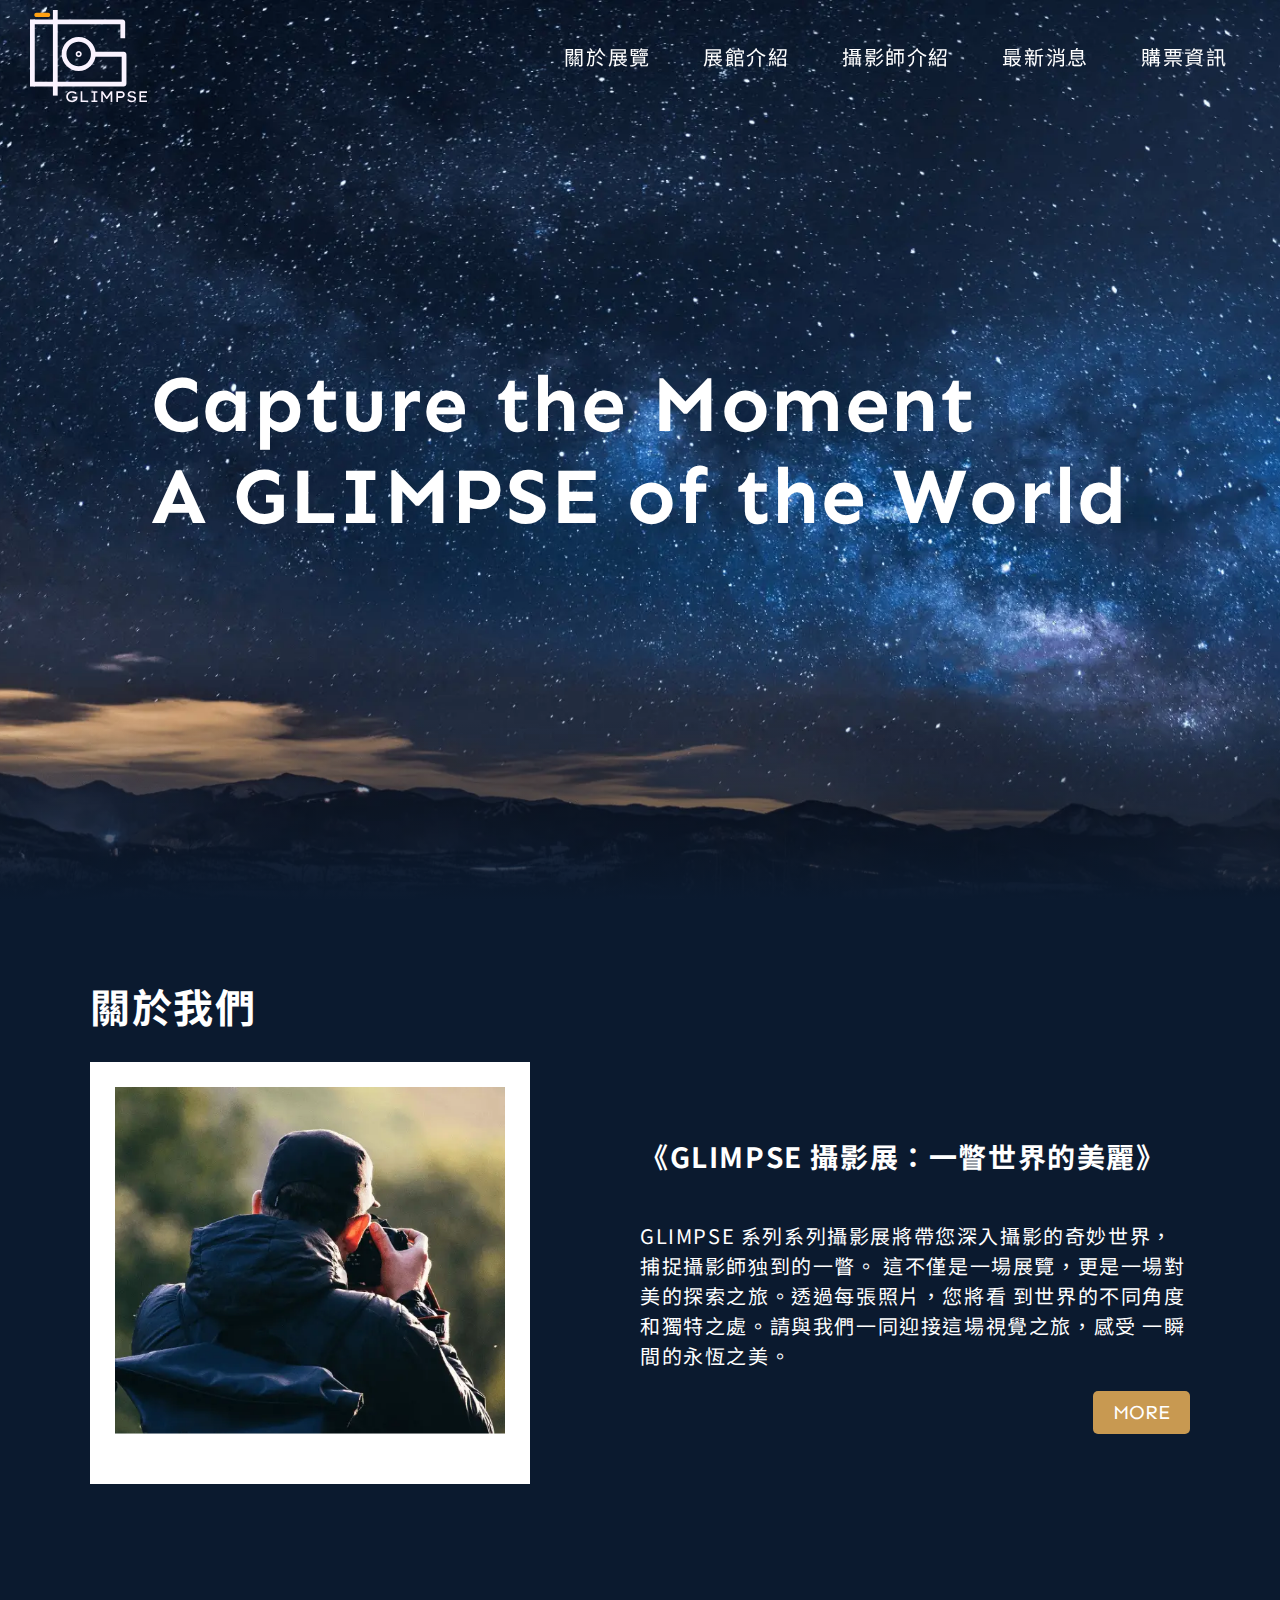
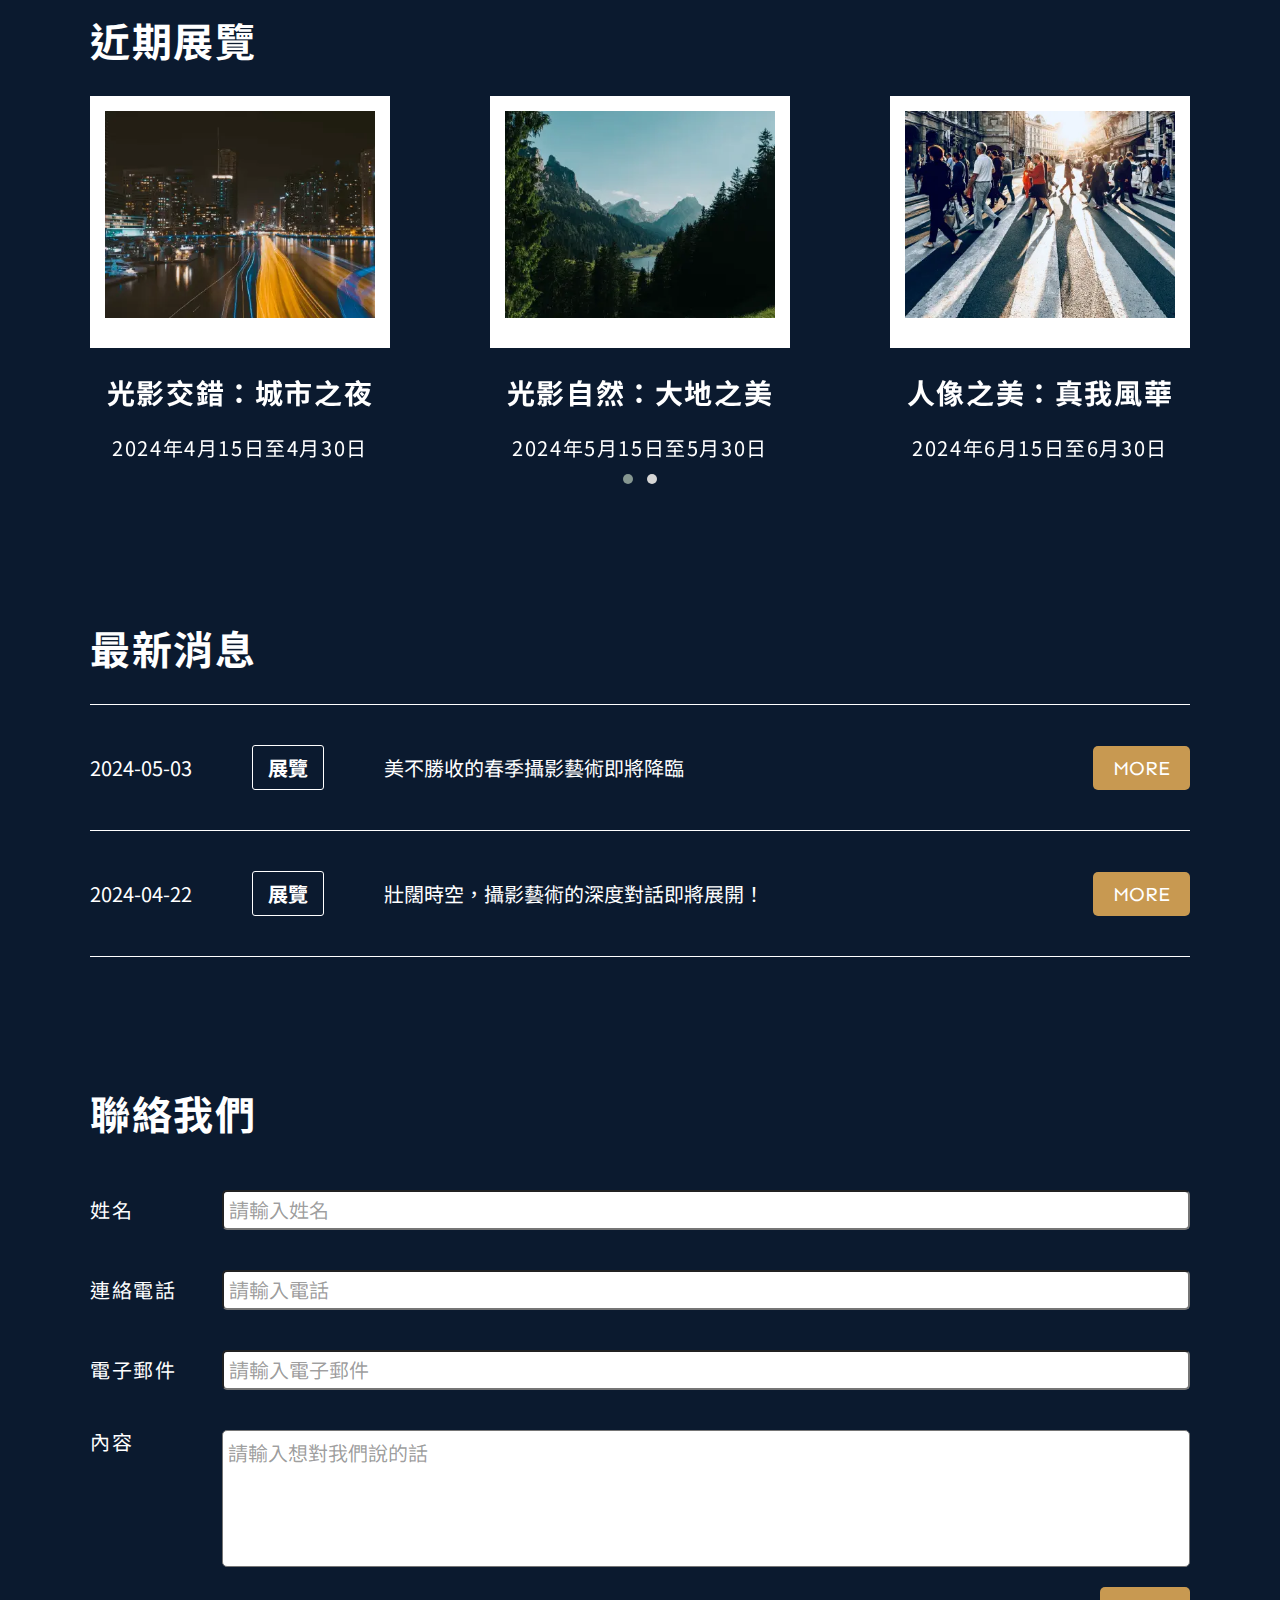
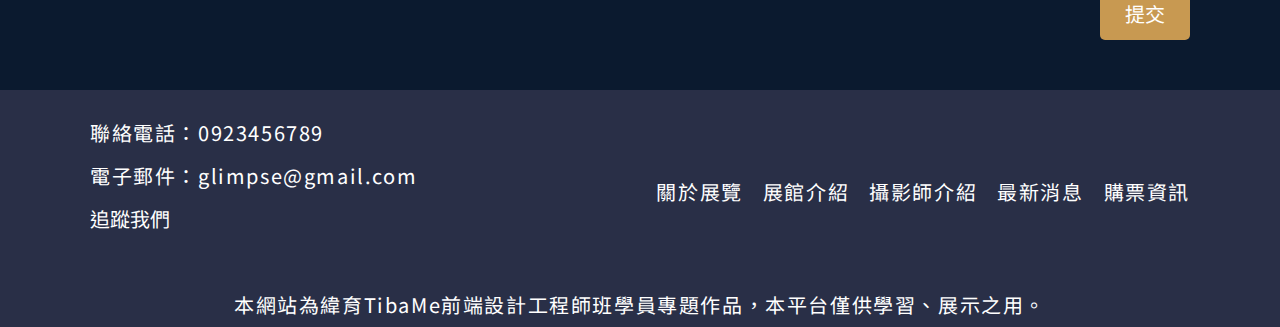
==== commit 523fbaa6: "news change" ====
--- a/index.html
+++ b/index.html
@@ -189,9 +189,8 @@
             <div class="news-list">
               <div class="news">
                 <div class="news-group">
-                  <div class="news-type">
-                    <span>2024-05-03</span><br /><span>展覽</span>
-                  </div>
+                  <div class="news-date"><span>2024-05-03</span></div>
+                  <div class="news-type"><span>展覽</span></div>
                   <div class="new-brief-intro">
                     <p>美不勝收的春季攝影藝術即將降臨</p>
                   </div>
@@ -202,9 +201,8 @@
               </div>
               <div class="news">
                 <div class="news-group">
-                  <div class="news-type">
-                    <span>2024-04-22</span><br /><span>展覽</span>
-                  </div>
+                  <div class="news-date"><span>2024-04-22</span></div>
+                  <div class="news-type"><span>展覽</span></div>
                   <div class="new-brief-intro">
                     <p>壯闊時空，攝影藝術的深度對話即將展開！</p>
                   </div>
--- a/style/footer.css
+++ b/style/footer.css
@@ -59,7 +59,7 @@
   width: 100%;
   transform: scaleX(0);
   height: 2px;
-  bottom: 0;
+  bottom: -10px;
   left: 0;
   background-color: #fff;
   transform-origin: bottom right;
--- a/style/index.css
+++ b/style/index.css
@@ -37,7 +37,7 @@
   width: 100%;
   transform: scaleX(0);
   height: 2px;
-  bottom: 0;
+  bottom: -10px;
   left: 0;
   background-color: #fff;
   transform-origin: bottom right;
@@ -259,18 +259,10 @@
 .card-link {
   text-decoration: none;
 }
-.exhibition-card-list {
-  display: flex;
-  flex-wrap: wrap;
-  justify-content: center;
-  align-items: center;
-  row-gap: 30px;
-}
-.exhibition-card-list .card {
-  margin: 0 20px;
-  max-width: 350px;
-  display: flex;
-  flex-direction: column;
+
+.card:hover .exhibition-intro .title:after {
+  transform: scaleX(1);
+  transform-origin: bottom left;
 }
 
 .card .pic {
@@ -289,6 +281,18 @@
   font-size: 1.5rem;
   margin: 10px 0;
   letter-spacing: 0.1rem;
+}
+.exhibition-intro .title:after {
+  content: "";
+  position: absolute;
+  width: 100%;
+  transform: scaleX(0);
+  height: 2px;
+  bottom: -10px;
+  left: 0;
+  background-color: #fff;
+  transform-origin: bottom right;
+  transition: transform 0.25s ease-out;
 }
 .exhibition-intro .date {
   font-size: 1.25rem;
@@ -316,10 +320,13 @@
   align-items: center;
   font-size: 1.25rem;
   border-top: 1px solid #fff;
-  padding: 20px 0;
+  padding: 40px 0;
 }
 .news .news-type {
   font-weight: 700;
+  border: 1px solid #fff;
+  padding: 10px 15px;
+  border-radius: 3px;
 }
 .news-list .news:last-child {
   border-bottom: 1px solid #fff;
@@ -327,6 +334,11 @@
 .news-group {
   display: flex;
   column-gap: 60px;
+  align-items: center;
+}
+
+.news .new-brief-intro p {
+  margin: 0;
 }
 #news .button {
   transition: all 0.5s ease;
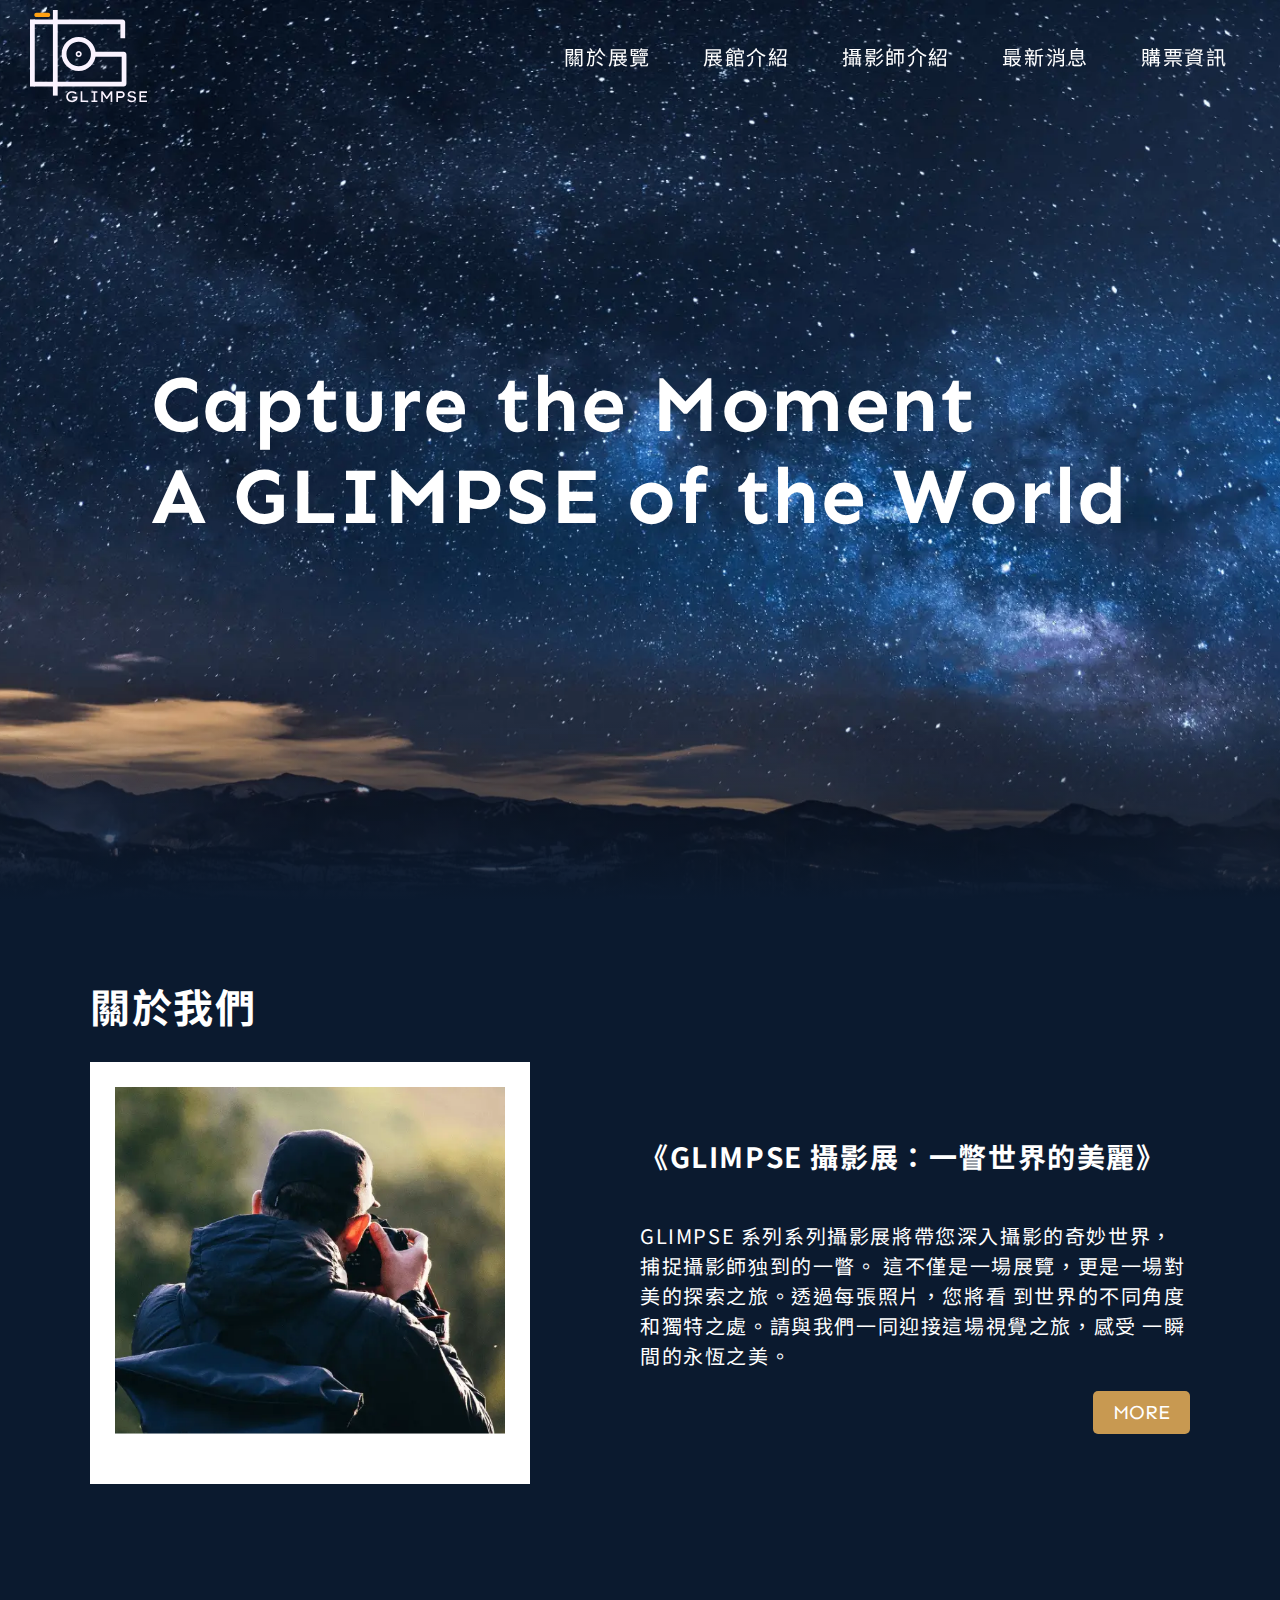
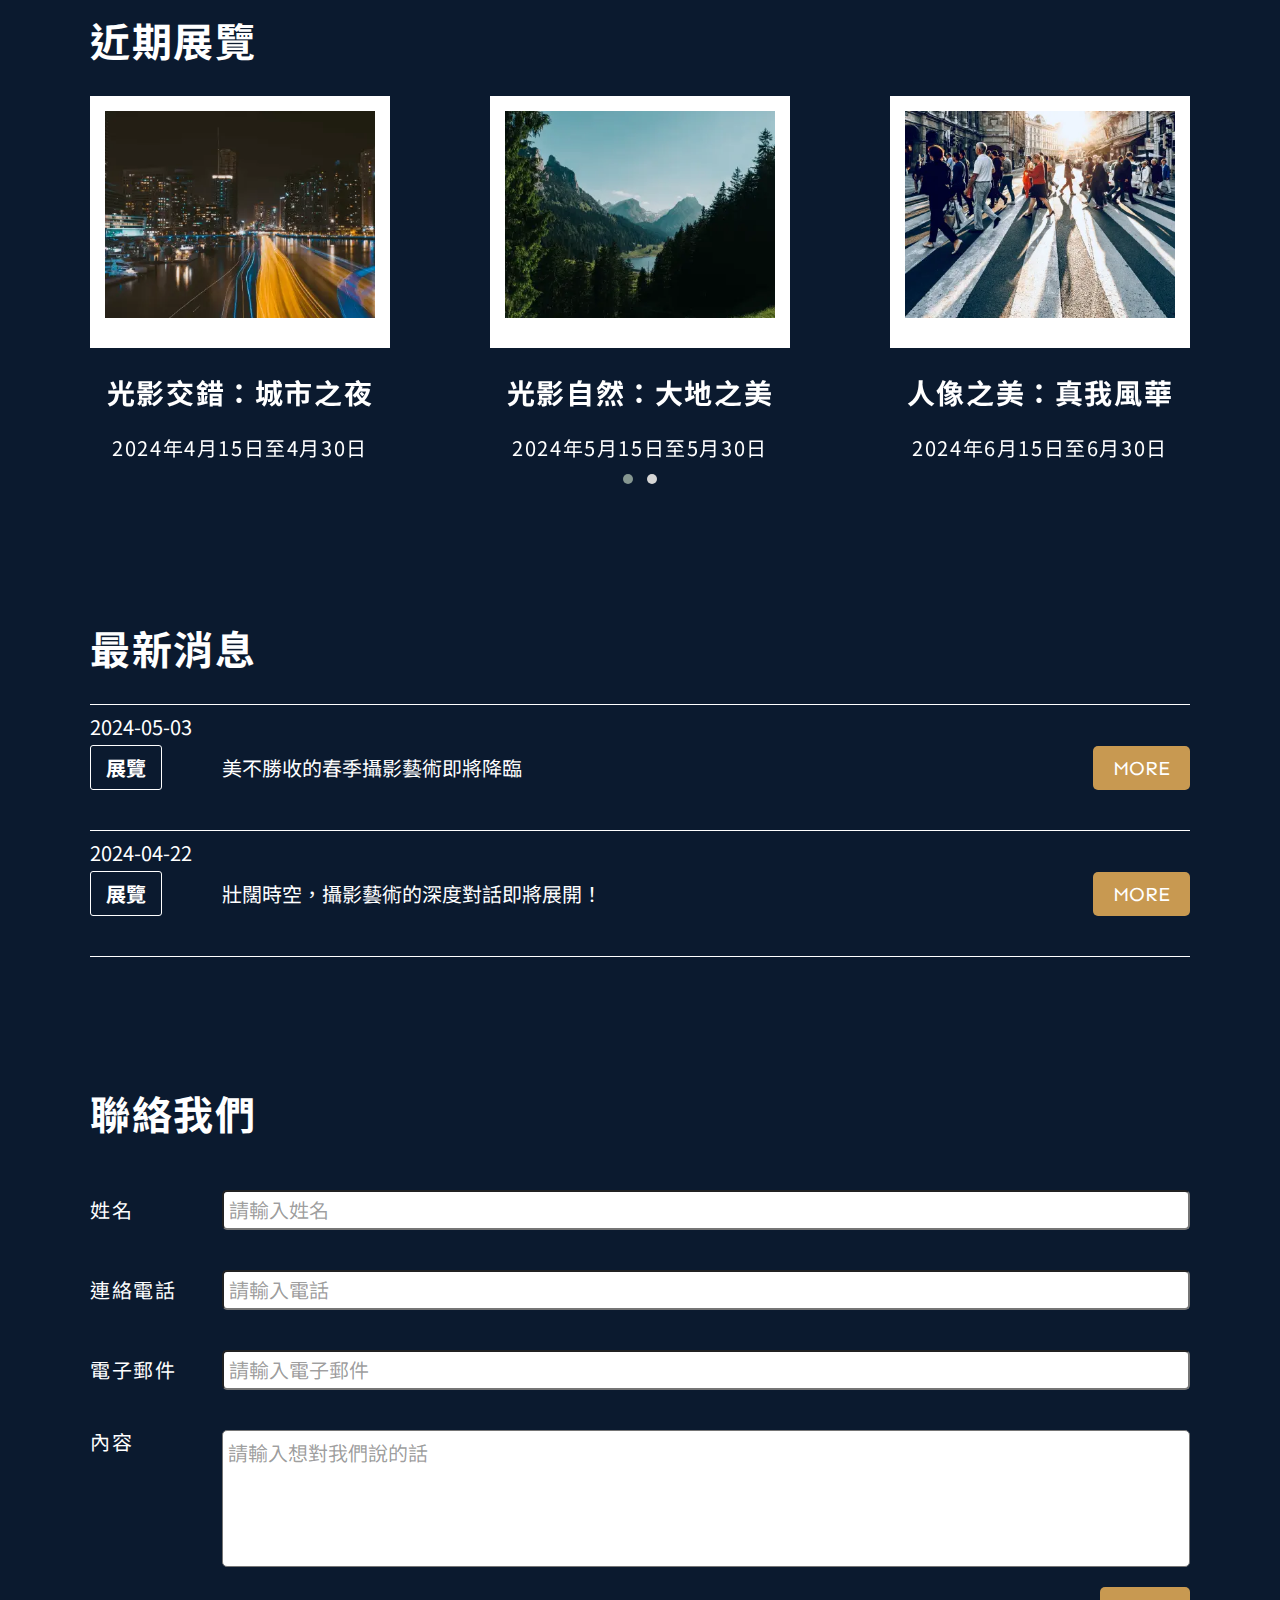
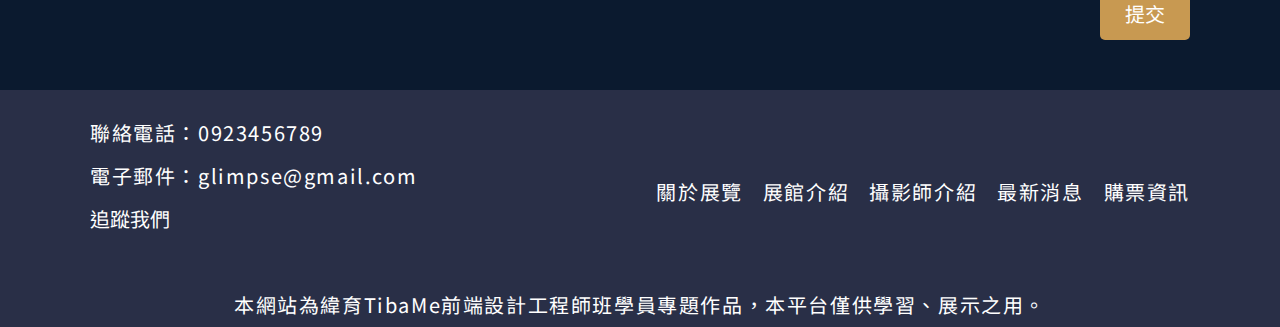
==== commit c001a44d: "news change" ====
--- a/index.html
+++ b/index.html
@@ -188,27 +188,31 @@
           <div class="news-content">
             <div class="news-list">
               <div class="news">
-                <div class="news-group">
-                  <div class="news-date"><span>2024-05-03</span></div>
-                  <div class="news-type"><span>展覽</span></div>
-                  <div class="new-brief-intro">
-                    <p>美不勝收的春季攝影藝術即將降臨</p>
-                  </div>
-                </div>
-                <div class="more-button button">
-                  <a href="news.html">MORE</a>
+                <div class="news-date"><span>2024-05-03</span></div>
+                <div class="news-row">
+                  <div class="news-group">
+                    <div class="news-type"><span>展覽</span></div>
+                    <div class="new-brief-intro">
+                      <p>美不勝收的春季攝影藝術即將降臨</p>
+                    </div>
+                  </div>
+                  <div class="more-button button">
+                    <a href="news.html">MORE</a>
+                  </div>
                 </div>
               </div>
               <div class="news">
-                <div class="news-group">
-                  <div class="news-date"><span>2024-04-22</span></div>
-                  <div class="news-type"><span>展覽</span></div>
-                  <div class="new-brief-intro">
-                    <p>壯闊時空，攝影藝術的深度對話即將展開！</p>
-                  </div>
-                </div>
-                <div class="more-button button">
-                  <a href="news.html">MORE</a>
+                <div class="news-date"><span>2024-04-22</span></div>
+                <div class="news-row">
+                  <div class="news-group">
+                    <div class="news-type"><span>展覽</span></div>
+                    <div class="new-brief-intro">
+                      <p>壯闊時空，攝影藝術的深度對話即將展開！</p>
+                    </div>
+                  </div>
+                  <div class="more-button button">
+                    <a href="news.html">MORE</a>
+                  </div>
                 </div>
               </div>
             </div>
--- a/style/index.css
+++ b/style/index.css
@@ -315,12 +315,18 @@
   width: 100%;
 }
 .news-list .news {
-  display: flex;
-  justify-content: space-between;
-  align-items: center;
   font-size: 1.25rem;
   border-top: 1px solid #fff;
   padding: 40px 0;
+}
+.news .news-row {
+  display: flex;
+  justify-content: space-between;
+  align-items: center;
+}
+.news .news-date {
+  position: absolute;
+  top: 10px;
 }
 .news .news-type {
   font-weight: 700;
@@ -361,6 +367,13 @@
     display: flex;
     align-items: center;
     column-gap: 15px;
+  }
+  .news .news-row {
+    width: 100%;
+    justify-content: space-between;
+  }
+  .news .news-type {
+    padding: 5px 10px;
   }
 }
 /* new */
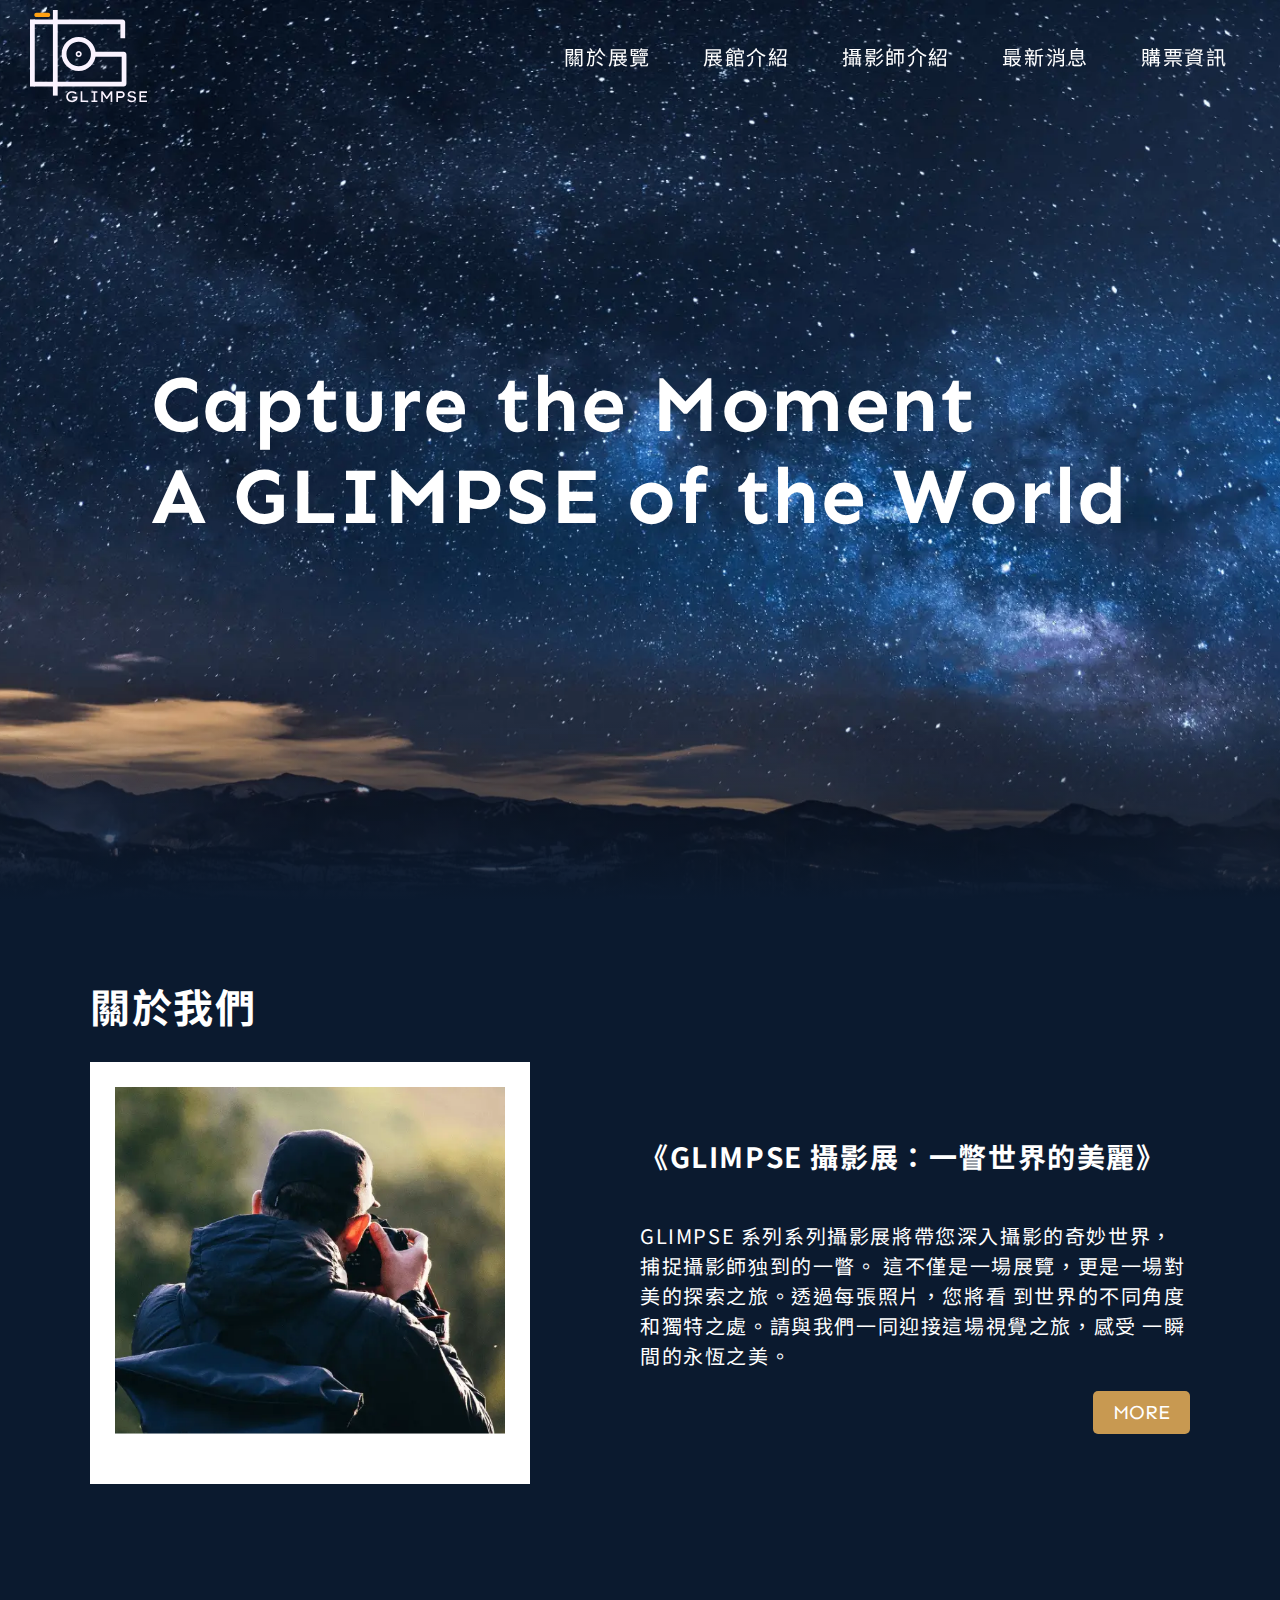
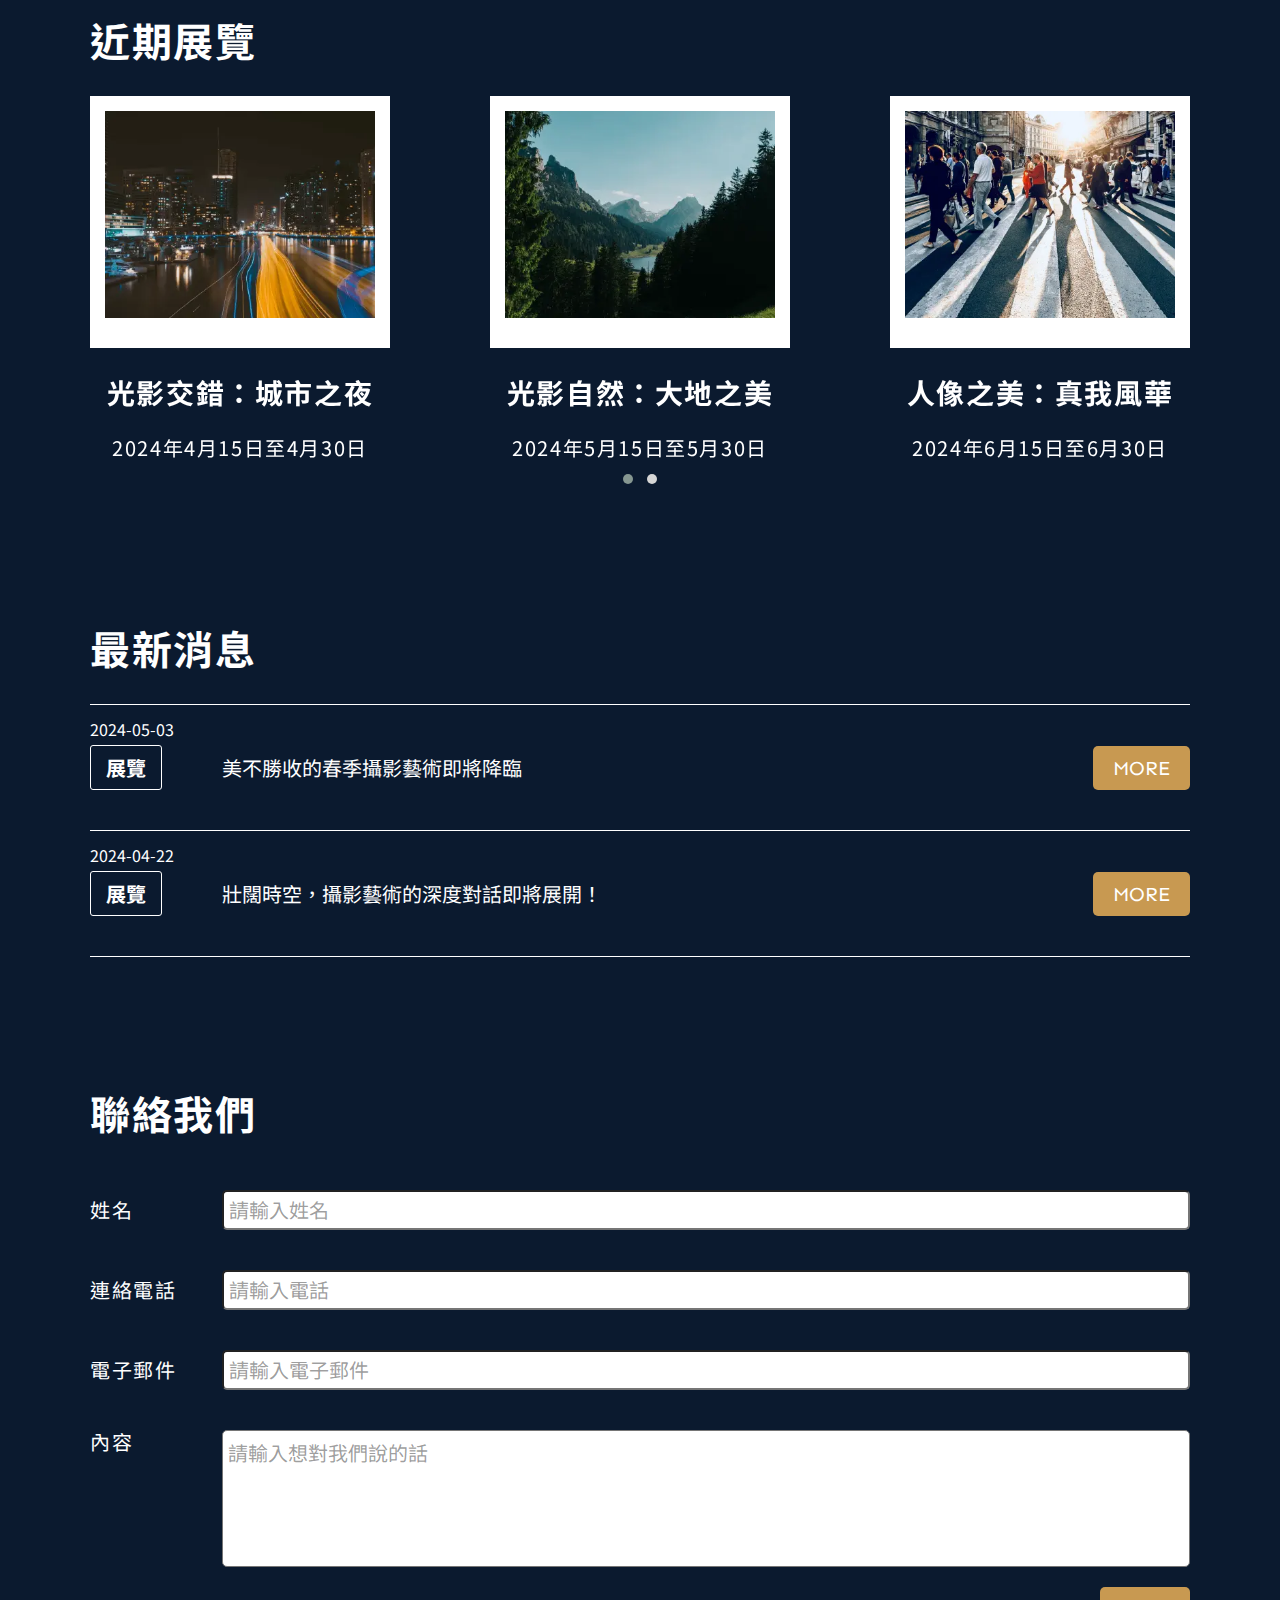
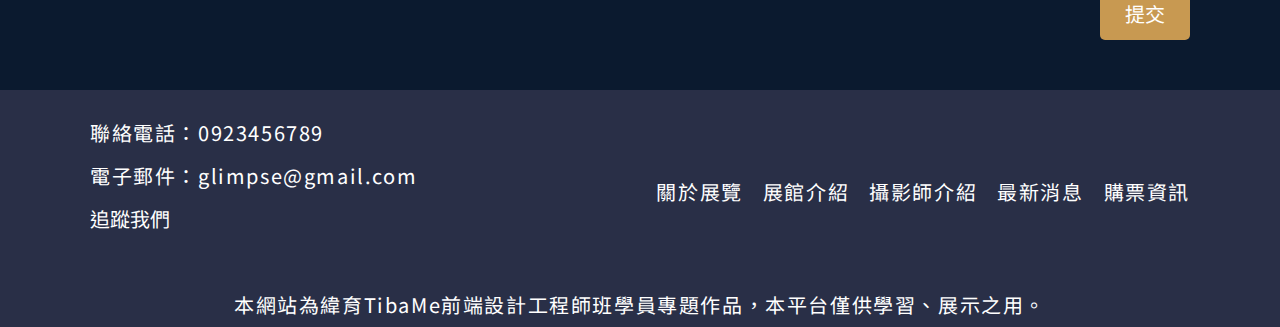
==== commit d18705b4: "more clear code" ====
--- a/index.html
+++ b/index.html
@@ -323,7 +323,6 @@
         </div>
       </div>
     </footer>
-    <!-- <script src="https://unpkg.com/aos@2.3.1/dist/aos.js"></script> -->
     <script src="https://code.jquery.com/jquery-3.5.1.js"></script>
     <script
       src="https://cdnjs.cloudflare.com/ajax/libs/OwlCarousel2/2.3.4/owl.carousel.min.js"
--- a/style/index.css
+++ b/style/index.css
@@ -326,7 +326,8 @@
 }
 .news .news-date {
   position: absolute;
-  top: 10px;
+  top: 15px;
+  font-size: 1rem;
 }
 .news .news-type {
   font-weight: 700;
